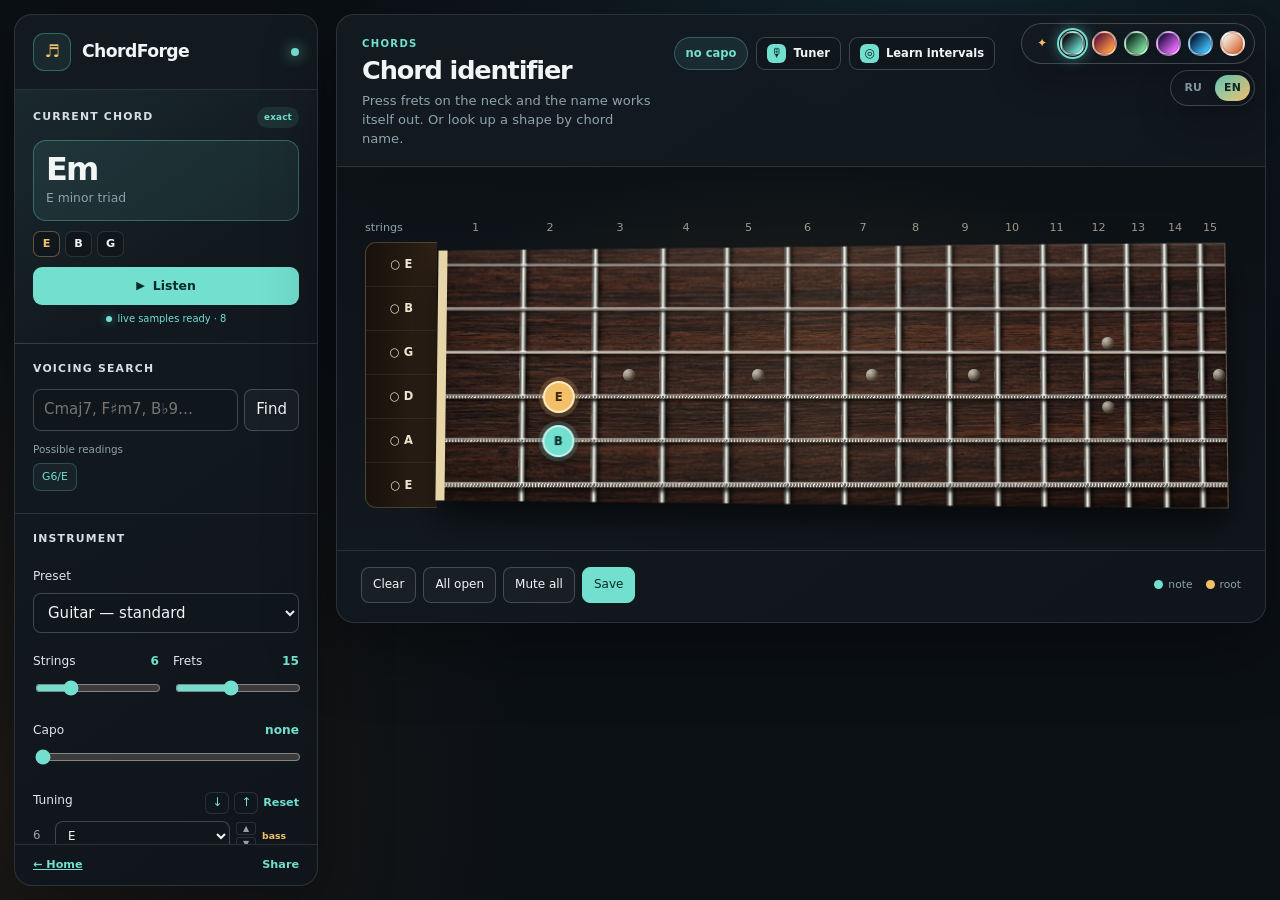
==== chords.html @ 6fc52e18 "Split the chord identifier onto its own page, add an index hub index.html is now a plain, unstyled h" ====
<!doctype html>
<html lang="ru">
<head>
  <meta charset="UTF-8" />
  <meta name="viewport" content="width=device-width, initial-scale=1" />
  <meta name="theme-color" content="#0b1015" />
  <meta name="description" content="Определите аккорд по грифу или найдите аппликатуру по названию" data-i18n-attr='{"content":"meta.chords.description"}' />
  <title data-i18n="meta.chords.title">ChordForge — определитель аккордов</title>
  <link rel="icon" type="image/svg+xml" href="data:image/svg+xml,%3Csvg xmlns='http://www.w3.org/2000/svg' viewBox='0 0 64 64'%3E%3Crect width='64' height='64' rx='16' fill='%230b1015'/%3E%3Cpath d='M12 17h40M12 28h40M12 39h40M12 50h40' stroke='%23f4bf69' stroke-width='2'/%3E%3Cpath d='M26 9v46M40 9v46' stroke='%237ce4d1' stroke-width='4' stroke-linecap='round'/%3E%3C/svg%3E" />
  <link rel="stylesheet" href="css/styles.css" />
</head>
<body class="site-loading" data-theme="midnight">
  <div class="site-loader" id="siteLoader" role="status" data-i18n-attr='{"aria-label":"chords.loader.ariaLabel"}' aria-label="Определитель аккордов загружается">
    <div class="loader-glow"></div>
    <div class="loader-emblem" aria-hidden="true">
      <span class="loader-orbit orbit-a"></span>
      <span class="loader-orbit orbit-b"></span>
      <div class="loader-neck">
        <span style="--i:0"></span><span style="--i:1"></span><span style="--i:2"></span>
        <span style="--i:3"></span><span style="--i:4"></span><span style="--i:5"></span>
        <i class="loader-note note-a"></i><i class="loader-note note-b"></i><i class="loader-note note-c"></i>
        <b class="loader-pick">CF</b>
      </div>
    </div>
    <div class="loader-copy"><strong data-i18n="common.brand">ChordForge</strong><span data-i18n="chords.loader.status">раскладываем гриф</span></div>
    <div class="loader-progress" aria-hidden="true"><i></i></div>
  </div>

  <div class="studio-shell">
    <aside class="tool-panel card" data-i18n-attr='{"aria-label":"chords.sidebarAria"}' aria-label="Панель определителя">
      <div class="sidebar-header">
        <div class="brand"><span class="mark">♬</span><span data-i18n="common.brand">ChordForge<small>chord finder</small></span></div>
        <span class="status-dot" data-i18n-attr='{"title":"common.autosaveOn"}' title="Автосохранение включено"></span>
      </div>

      <div class="sidebar-scroll">
        <section class="tool-section current-section" aria-live="polite">
          <div class="section-kicker"><span data-i18n="builder.current.heading">Текущий аккорд</span><span class="confidence exact" id="confidence">точное совпадение</span></div>
          <div class="current-chord static">
            <div><p class="chord-name" id="chordName">Em</p><p class="result-desc" id="chordDesc">E минорное трезвучие</p></div>
          </div>
          <div class="notes" id="notes"></div>
          <button class="play-chord" id="playChord" data-i18n-attr='{"aria-label":"builder.play.chordAria"}' aria-label="Проиграть текущий аккорд"><span class="play-icon" aria-hidden="true">▶</span><span id="playLabel" data-i18n="common.listen">Прослушать</span></button>
          <div class="sample-status" id="sampleStatus" data-state="loading"><i></i><span data-i18n="builder.sampleStatus.loading">семплы загружаются</span></div>
        </section>

        <section class="tool-section">
          <div class="section-kicker" data-i18n="builder.search.heading">Поиск аппликатуры</div>
          <div class="search-row"><input id="chordSearch" data-i18n-attr='{"aria-label":"builder.search.inputAriaLabel","placeholder":"builder.search.placeholder"}' aria-label="Название аккорда" placeholder="Cmaj7, F♯m7, B♭9…" autocomplete="off" /><button id="findChord" data-i18n="builder.search.button">Найти</button></div>
          <div class="shape-info" id="shapeInfo"></div>
          <div class="alternatives"><div class="alt-title" data-i18n="builder.search.altTitle">Возможные прочтения</div><div id="alternatives"></div></div>
        </section>

        <section class="tool-section">
          <div class="section-kicker" data-i18n="builder.instrument.heading">Инструмент</div>
          <div class="group">
            <div class="label-row"><label for="preset" data-i18n="builder.instrument.preset">Пресет</label></div>
            <select id="preset">
              <option value="standard" data-i18n="builder.presetOptions.standard">Гитара — стандарт</option>
              <option value="dropd" data-i18n="builder.presetOptions.dropd">Гитара — Drop D</option>
              <option value="dadgad" data-i18n="builder.presetOptions.dadgad">Гитара — DADGAD</option>
              <option value="openg" data-i18n="builder.presetOptions.openg">Гитара — Open G</option>
              <option value="bass" data-i18n="builder.presetOptions.bass">Бас — 4 струны</option>
              <option value="seven" data-i18n="builder.presetOptions.seven">Гитара — 7 струн</option>
            </select>
          </div>
          <div class="compact-settings">
            <div class="group">
              <div class="label-row"><label for="stringCount" data-i18n="builder.instrument.stringCount">Струны</label><span class="value" id="stringCountValue">6</span></div>
              <input id="stringCount" type="range" min="4" max="12" value="6" />
            </div>
            <div class="group">
              <div class="label-row"><label for="fretCount" data-i18n="builder.instrument.fretCount">Лады</label><span class="value" id="fretCountValue">15</span></div>
              <input id="fretCount" type="range" min="8" max="24" value="15" />
            </div>
          </div>
          <div class="group">
            <div class="label-row"><label for="capo" data-i18n="builder.instrument.capo">Каподастр</label><span class="value" id="capoValue">нет</span></div>
            <input id="capo" type="range" min="0" max="12" value="0" />
          </div>
          <div class="group tuning-group">
            <div class="label-row"><span data-i18n="builder.tuning.heading">Строй</span><span class="tuning-actions"><button class="tuning-shift" id="tuningDown" type="button" data-i18n-attr='{"aria-label":"builder.tuning.downAria"}' aria-label="Понизить весь строй на полтона">↓</button><button class="tuning-shift" id="tuningUp" type="button" data-i18n-attr='{"aria-label":"builder.tuning.upAria"}' aria-label="Повысить весь строй на полтона">↑</button><button class="text-button" id="resetTuning" data-i18n="common.reset">Сбросить</button></span></div>
            <div class="tuning" id="tuning"></div>
          </div>
        </section>
      </div>

      <div class="sidebar-footer">
        <a href="index.html" class="text-button" data-i18n="nav.backToHome">← Главная</a>
        <button class="text-button" id="copyLink" data-i18n="common.share">Поделиться</button>
      </div>
    </aside>

    <main class="workspace">
      <section class="work card">
        <div class="work-top">
          <div><span class="eyebrow" data-i18n="chords.eyebrow">Аккорды</span><h1 data-i18n="chords.title">Определитель аккордов</h1><p class="sub" data-i18n="chords.subtitle">Зажмите лады на грифе — название определится само. Или найдите аппликатуру по названию аккорда.</p></div>
          <div class="work-header-actions">
            <span class="pill" id="capoBadge" data-i18n="builder.capoBadge.none">без каподастра</span>
            <a class="training-entry" href="tuner.html"><span aria-hidden="true">🎙</span><strong data-i18n="nav.tunerLink">Тюнер</strong></a>
            <a class="training-entry" href="training-learn.html"><span aria-hidden="true">◎</span><strong data-i18n="nav.trainingLink">Учить интервалы</strong></a>
          </div>
        </div>
        <div class="fret-scroll" id="fretScroll"><div class="fretboard" id="fretboard"></div></div>
        <div class="fret-toolbar">
          <div class="toolbar-actions"><button id="clear" data-i18n="builder.toolbar.clear">Очистить</button><button id="allOpen" data-i18n="builder.toolbar.allOpen">Все открытые</button><button id="muteAll" data-i18n="builder.toolbar.muteAll">Заглушить</button><button class="primary" id="saveShape" data-i18n="builder.toolbar.save">Сохранить</button></div>
          <div class="legend"><span><b></b> <span data-i18n="builder.legend.note">нота</span></span><span><b class="root"></b> <span data-i18n="builder.legend.root">тоника</span></span></div>
        </div>
      </section>
    </main>
  </div>

  <div class="locale-dock" id="localeDock" role="group" data-i18n-attr='{"aria-label":"common.localeDockLabel"}' aria-label="Язык интерфейса">
    <button type="button" class="locale-dot" data-locale-option="ru" data-i18n="common.localeName.ru" data-i18n-attr='{"aria-label":"common.localeAria.ru"}' aria-label="Русский язык">RU</button>
    <button type="button" class="locale-dot" data-locale-option="en" data-i18n="common.localeName.en" data-i18n-attr='{"aria-label":"common.localeAria.en"}' aria-label="Английский язык">EN</button>
  </div>
  <div class="theme-dock" id="themeDock" role="group" data-i18n-attr='{"aria-label":"common.themeDockLabel"}' aria-label="Цветовая тема">
    <span class="theme-dock-icon" aria-hidden="true">✦</span>
    <button type="button" class="theme-dot midnight" data-theme-option="midnight" data-label="Midnight" data-i18n-attr='{"aria-label":"common.themeLabel.midnight"}' aria-label="Тема Midnight" style="--swatch-a:#0b1015;--swatch-b:#72dfcf"></button>
    <button type="button" class="theme-dot sunset" data-theme-option="sunset" data-label="Sunset" data-i18n-attr='{"aria-label":"common.themeLabel.sunset"}' aria-label="Тема Sunset" style="--swatch-a:#6f1d3d;--swatch-b:#ff9b45"></button>
    <button type="button" class="theme-dot forest" data-theme-option="forest" data-label="Forest" data-i18n-attr='{"aria-label":"common.themeLabel.forest"}' aria-label="Тема Forest" style="--swatch-a:#0d2f22;--swatch-b:#7ddd9c"></button>
    <button type="button" class="theme-dot ultraviolet" data-theme-option="ultraviolet" data-label="Ultraviolet" data-i18n-attr='{"aria-label":"common.themeLabel.ultraviolet"}' aria-label="Тема Ultraviolet" style="--swatch-a:#29124f;--swatch-b:#f06dff"></button>
    <button type="button" class="theme-dot ocean" data-theme-option="ocean" data-label="Deep Ocean" data-i18n-attr='{"aria-label":"common.themeLabel.ocean"}' aria-label="Тема Deep Ocean" style="--swatch-a:#061d3b;--swatch-b:#42bfff"></button>
    <button type="button" class="theme-dot porcelain" data-theme-option="porcelain" data-label="Porcelain" data-i18n-attr='{"aria-label":"common.themeLabel.porcelain"}' aria-label="Тема Porcelain" style="--swatch-a:#f2eadf;--swatch-b:#d86e3d"></button>
  </div>

  <div class="modal-overlay" id="voicingModalOverlay" hidden>
    <div class="modal card" role="dialog" aria-modal="true" aria-labelledby="voicingModalTitle">
      <div class="modal-header"><h3 id="voicingModalTitle" data-i18n="builder.voicing.title">Аппликатуры</h3><button class="modal-close" id="voicingModalClose" data-i18n-attr='{"aria-label":"builder.voicing.closeAria"}' aria-label="Закрыть окно">✕</button></div>
      <p class="modal-hint" data-i18n="builder.voicing.hint">Выберите позицию, чтобы выставить её на грифе</p>
      <div class="modal-body" id="voicingModalBody"></div>
    </div>
  </div>
  <div class="toast" id="toast"></div>
  <script type="module" src="js/pages/chords/main.js"></script>
</body>
</html>
---- css/styles.css ----
:root {
  --bg: #0b1015;
  --bg-glow-a: rgba(42, 102, 126, 0.25);
  --bg-glow-b: rgba(165, 100, 39, 0.12);
  --panel: rgba(19, 27, 34, 0.97);
  --panel-2: #18232b;
  --panel-3: #0f171d;
  --line: rgba(224, 238, 243, 0.12);
  --line-strong: rgba(224, 238, 243, 0.22);
  --muted: #8fa2ab;
  --text: #f2f5f6;
  --accent: #72dfcf;
  --accent-rgb: 114, 223, 207;
  --accent-2: #f4bf69;
  --danger: #ff8f7b;
  --clip-text: #082a28;
  --shadow: 0 24px 70px rgba(0, 0, 0, 0.35);
  --beat: 72px;
  --track-label: 156px;
  --timeline-width: 2304px;
}

body[data-theme="sunset"] {
  --bg: #160d16;
  --bg-glow-a: rgba(230, 80, 91, 0.28);
  --bg-glow-b: rgba(255, 155, 69, 0.2);
  --panel: rgba(35, 20, 31, 0.97);
  --panel-2: #321d31;
  --panel-3: #1d111c;
  --line: rgba(255, 225, 215, 0.13);
  --line-strong: rgba(255, 225, 215, 0.24);
  --muted: #c0a0aa;
  --text: #fff4ef;
  --accent: #ff8b62;
  --accent-rgb: 255, 139, 98;
  --accent-2: #ffd06a;
  --danger: #ff6b8c;
  --clip-text: #3b130c;
}

body[data-theme="forest"] {
  --bg: #09120e;
  --bg-glow-a: rgba(34, 132, 91, 0.24);
  --bg-glow-b: rgba(184, 154, 71, 0.12);
  --panel: rgba(16, 31, 24, 0.97);
  --panel-2: #183428;
  --panel-3: #0d1d16;
  --line: rgba(222, 241, 228, 0.12);
  --line-strong: rgba(222, 241, 228, 0.23);
  --muted: #8faa98;
  --text: #f2f7f2;
  --accent: #7ddd9c;
  --accent-rgb: 125, 221, 156;
  --accent-2: #e3c76f;
  --danger: #ff937f;
  --clip-text: #0d321a;
}

body[data-theme="ultraviolet"] {
  --bg: #0d0719;
  --bg-glow-a: rgba(170, 78, 255, 0.32);
  --bg-glow-b: rgba(50, 233, 216, 0.15);
  --panel: rgba(25, 13, 42, 0.97);
  --panel-2: #2a1748;
  --panel-3: #160c27;
  --line: rgba(239, 218, 255, 0.13);
  --line-strong: rgba(239, 218, 255, 0.25);
  --muted: #b7a0ca;
  --text: #fbf5ff;
  --accent: #d47cff;
  --accent-rgb: 212, 124, 255;
  --accent-2: #5ff3d8;
  --danger: #ff6fae;
  --clip-text: #250735;
}

body[data-theme="ocean"] {
  --bg: #03121f;
  --bg-glow-a: rgba(25, 139, 218, 0.3);
  --bg-glow-b: rgba(24, 229, 192, 0.13);
  --panel: rgba(7, 27, 43, 0.97);
  --panel-2: #0c2b45;
  --panel-3: #061a2b;
  --line: rgba(209, 239, 255, 0.12);
  --line-strong: rgba(209, 239, 255, 0.24);
  --muted: #86aabd;
  --text: #edf9ff;
  --accent: #42bfff;
  --accent-rgb: 66, 191, 255;
  --accent-2: #77f1ce;
  --danger: #ff7f9e;
  --clip-text: #04283c;
}

body[data-theme="porcelain"] {
  color-scheme: light;
  --bg: #e9e1d6;
  --bg-glow-a: rgba(208, 104, 60, 0.22);
  --bg-glow-b: rgba(49, 125, 120, 0.15);
  --panel: rgba(252, 248, 242, 0.98);
  --panel-2: #e7ddd1;
  --panel-3: #f2ebe2;
  --line: rgba(55, 42, 32, 0.12);
  --line-strong: rgba(55, 42, 32, 0.23);
  --muted: #786b62;
  --text: #281f1a;
  --accent: #d86e3d;
  --accent-rgb: 216, 110, 61;
  --accent-2: #31877d;
  --danger: #c94d62;
  --clip-text: #351208;
  --shadow: 0 24px 70px rgba(76, 53, 37, 0.17);
}

* { box-sizing: border-box; }
html { color-scheme: dark; }
body {
  position: relative;
  margin: 0;
  min-width: 320px;
  min-height: 100vh;
  color: var(--text);
  font: 15px/1.45 Inter, ui-sans-serif, system-ui, -apple-system, BlinkMacSystemFont, "Segoe UI", sans-serif;
  background:
    radial-gradient(circle at 74% -14%, var(--bg-glow-a), transparent 38rem),
    radial-gradient(circle at 0 88%, var(--bg-glow-b), transparent 34rem),
    var(--bg);
  transition: color 0.25s ease, background-color 0.25s ease;
}
body.site-loading { overflow: hidden; }
body.modal-open { overflow: hidden; }
button, select, input { font: inherit; }
button { cursor: pointer; }
button:focus-visible, select:focus-visible, input:focus-visible, [tabindex]:focus-visible { outline: 3px solid rgba(var(--accent-rgb), 0.48); outline-offset: 2px; }

.site-loader { position: fixed; z-index: 10000; inset: 0; display: grid; place-content: center; justify-items: center; overflow: hidden; color: var(--text); background: radial-gradient(circle at 50% 43%, rgba(var(--accent-rgb), 0.22), transparent 21rem), radial-gradient(circle at 50% 50%, var(--bg-glow-b), transparent 45rem), var(--bg); }
.site-loader::before { content: ""; position: absolute; inset: -30%; background: repeating-linear-gradient(115deg, transparent 0 39px, rgba(var(--accent-rgb), 0.035) 40px 41px); animation: loader-grid 8s linear infinite; }
.loader-glow { position: absolute; top: 50%; left: 50%; width: 470px; height: 470px; transform: translate(-50%, -53%); border-radius: 50%; background: conic-gradient(from 30deg, transparent, rgba(var(--accent-rgb), 0.12), transparent 35%, color-mix(in srgb, var(--accent-2) 12%, transparent), transparent 72%); filter: blur(18px); animation: loader-glow-spin 5.5s linear infinite; }
.loader-emblem { position: relative; display: grid; width: 190px; height: 190px; place-items: center; }
.loader-orbit { position: absolute; border: 1px solid rgba(var(--accent-rgb), 0.28); border-radius: 50%; }
.loader-orbit::after { content: ""; position: absolute; top: -4px; left: 50%; width: 7px; height: 7px; border-radius: 50%; background: var(--accent); box-shadow: 0 0 18px var(--accent); }
.orbit-a { inset: 4px; animation: loader-spin 3.1s linear infinite; }
.orbit-b { inset: 19px; border-color: color-mix(in srgb, var(--accent-2) 28%, transparent); animation: loader-spin 4.2s linear infinite reverse; }
.orbit-b::after { background: var(--accent-2); box-shadow: 0 0 18px var(--accent-2); }
.loader-neck { position: relative; width: 116px; height: 116px; overflow: hidden; border: 1px solid rgba(var(--accent-rgb), 0.34); border-radius: 32px; background: linear-gradient(145deg, rgba(var(--accent-rgb), 0.17), rgba(255, 255, 255, 0.025)); box-shadow: inset 0 0 28px rgba(var(--accent-rgb), 0.08), 0 24px 58px rgba(0, 0, 0, 0.36); backdrop-filter: blur(16px); }
.loader-neck > span { position: absolute; left: 12px; right: 12px; top: calc(19px + var(--i) * 15px); height: calc(1px + var(--i) * 0.18px); transform: scaleX(0); border-radius: 99px; background: linear-gradient(90deg, transparent, var(--text) 18%, var(--accent) 50%, var(--text) 82%, transparent); box-shadow: 0 0 7px rgba(var(--accent-rgb), 0.5); transform-origin: center; animation: string-tune 0.72s calc(0.12s + var(--i) * 0.09s) cubic-bezier(0.16, 0.9, 0.23, 1.25) forwards, string-hum 0.22s calc(0.9s + var(--i) * 0.04s) ease-in-out 3 alternate; }
.loader-pick { position: absolute; z-index: 3; top: 33px; left: 37px; display: grid; width: 42px; height: 48px; place-items: center; transform: translateY(-110px) rotate(-18deg); color: var(--clip-text); clip-path: polygon(50% 0, 96% 23%, 82% 84%, 50% 100%, 18% 84%, 4% 23%); background: linear-gradient(145deg, var(--accent-2), var(--accent)); font-size: 0.68rem; letter-spacing: -0.04em; animation: pick-drop 0.72s 0.52s cubic-bezier(0.17, 0.86, 0.2, 1.25) forwards; }
.loader-note { position: absolute; z-index: 2; width: 10px; height: 10px; transform: scale(0); border-radius: 50%; background: var(--accent); box-shadow: 0 0 15px var(--accent); animation: loader-note-pop 0.38s cubic-bezier(0.2, 1.7, 0.35, 1) forwards; }
.loader-note::after { content: ""; position: absolute; left: 8px; bottom: 4px; width: 2px; height: 16px; border-radius: 2px; background: currentColor; }
.loader-note.note-a { top: 16px; left: 20px; animation-delay: 0.72s; }
.loader-note.note-b { top: 77px; right: 19px; color: var(--accent-2); background: var(--accent-2); box-shadow: 0 0 15px var(--accent-2); animation-delay: 0.91s; }
.loader-note.note-c { bottom: 14px; left: 26px; animation-delay: 1.07s; }
.loader-copy { position: relative; display: flex; margin-top: 14px; flex-direction: column; align-items: center; opacity: 0; transform: translateY(9px); animation: loader-copy-in 0.55s 0.74s ease forwards; }
.loader-copy strong { font-size: 1.55rem; font-weight: 900; letter-spacing: -0.055em; }
.loader-copy span { margin-top: 3px; color: var(--muted); font-size: 0.62rem; font-weight: 720; letter-spacing: 0.18em; text-transform: uppercase; }
.loader-progress { position: relative; width: 178px; height: 2px; margin-top: 19px; overflow: hidden; border-radius: 99px; background: rgba(var(--accent-rgb), 0.12); }
.loader-progress i { position: absolute; inset: 0; transform: translateX(-105%); background: linear-gradient(90deg, transparent, var(--accent), var(--accent-2), transparent); animation: loader-progress 1.25s 0.2s cubic-bezier(0.2, 0.7, 0.2, 1) forwards; }
.site-loader.is-leaving { pointer-events: none; animation: loader-exit 0.82s cubic-bezier(0.72, 0, 0.22, 1) forwards; }

.theme-dock { position: absolute; z-index: 90; top: 23px; right: 25px; display: flex; align-items: center; gap: 7px; padding: 7px 9px; border: 1px solid var(--line-strong); border-radius: 99px; background: color-mix(in srgb, var(--panel) 84%, transparent); box-shadow: 0 15px 38px rgba(0, 0, 0, 0.24); backdrop-filter: blur(18px) saturate(1.25); }
body.site-ready .theme-dock { animation: theme-dock-in 0.64s 0.72s cubic-bezier(0.18, 1.2, 0.24, 1) both; }
.theme-dock-icon { display: grid; width: 22px; place-items: center; color: var(--accent-2); font-size: 0.76rem; animation: dock-sparkle 2.8s ease-in-out infinite; }
.theme-dot { position: relative; width: 25px; height: 25px; padding: 0; border: 2px solid rgba(255, 255, 255, 0.42); border-radius: 50%; background: linear-gradient(135deg, var(--swatch-a) 18%, var(--swatch-b) 82%); box-shadow: inset 0 0 0 1px rgba(0, 0, 0, 0.18), 0 4px 9px rgba(0, 0, 0, 0.2); transition: transform 0.2s cubic-bezier(0.2, 1.35, 0.3, 1), box-shadow 0.2s ease; }
.theme-dot:hover { z-index: 2; transform: translateY(-3px) scale(1.16); box-shadow: inset 0 0 0 1px rgba(0, 0, 0, 0.18), 0 8px 16px rgba(0, 0, 0, 0.28); }
.theme-dot::before { content: ""; position: absolute; inset: -5px; transform: scale(0.72); border: 2px solid var(--accent); border-radius: 50%; opacity: 0; transition: 0.2s ease; }
.theme-dot[aria-pressed="true"]::before { transform: scale(1); opacity: 1; box-shadow: 0 0 13px rgba(var(--accent-rgb), 0.46); }
.theme-dot.is-switching { animation: theme-dot-switch 0.42s cubic-bezier(0.18, 1.45, 0.25, 1); }
.theme-dot::after { content: attr(data-label); position: absolute; top: calc(100% + 12px); left: 50%; padding: 4px 7px; transform: translate(-50%, -4px); color: var(--text); border: 1px solid var(--line); border-radius: 6px; background: var(--panel-2); box-shadow: 0 7px 18px rgba(0, 0, 0, 0.25); font-size: 0.56rem; font-weight: 700; white-space: nowrap; opacity: 0; pointer-events: none; transition: 0.16s ease; }
.theme-dot:hover::after, .theme-dot:focus-visible::after { transform: translate(-50%, 0); opacity: 1; }
.theme-dot:last-child::after { right: -5px; left: auto; transform: translateY(-4px); }
.theme-dot:last-child:hover::after, .theme-dot:last-child:focus-visible::after { transform: translateY(0); }
.theme-bloom { position: fixed; z-index: 89; width: 56px; height: 56px; margin: -28px 0 0 -28px; border-radius: 50%; background: radial-gradient(circle, color-mix(in srgb, var(--bloom-b) 54%, transparent) 0 18%, color-mix(in srgb, var(--bloom-a) 42%, transparent) 45%, transparent 72%); opacity: 0; pointer-events: none; contain: strict; will-change: transform, opacity; animation: theme-bloom 0.56s cubic-bezier(0.18, 0.7, 0.18, 1) both; }

.locale-dock { position: absolute; z-index: 90; top: 70px; right: 25px; display: flex; align-items: center; gap: 4px; padding: 4px; border: 1px solid var(--line-strong); border-radius: 99px; background: color-mix(in srgb, var(--panel) 84%, transparent); box-shadow: 0 15px 38px rgba(0, 0, 0, 0.24); backdrop-filter: blur(18px) saturate(1.25); }
body.site-ready .locale-dock { animation: theme-dock-in 0.64s 0.78s cubic-bezier(0.18, 1.2, 0.24, 1) both; }
.locale-dot { min-width: 30px; padding: 5px 9px; color: var(--muted); border: none; border-radius: 99px; background: transparent; font-size: 0.68rem; font-weight: 800; letter-spacing: 0.02em; cursor: pointer; transition: color 0.16s ease, background 0.16s ease; }
.locale-dot:hover { color: var(--text); }
.locale-dot[aria-pressed="true"] { color: var(--clip-text); background: linear-gradient(135deg, var(--accent), var(--accent-2)); box-shadow: 0 4px 9px rgba(0, 0, 0, 0.2); }
body.site-loading .locale-dock { visibility: hidden; }

.studio-shell { display: grid; grid-template-columns: 304px minmax(0, 1fr); gap: 18px; width: min(1900px, calc(100% - 28px)); min-height: 100vh; margin: 0 auto; padding: 14px 0; }
.card { background: linear-gradient(145deg, var(--panel), color-mix(in srgb, var(--panel) 82%, #000)); border: 1px solid var(--line); border-radius: 18px; box-shadow: var(--shadow); }
body.site-loading .studio-shell, body.site-loading .theme-dock { visibility: hidden; }
body.site-ready .tool-panel { animation: panel-enter 0.68s 0.04s cubic-bezier(0.16, 0.88, 0.22, 1) both; }
body.site-ready .work { animation: panel-enter 0.72s 0.13s cubic-bezier(0.16, 0.88, 0.22, 1) both; }
body.site-ready .timeline-panel { animation: panel-enter 0.72s 0.23s cubic-bezier(0.16, 0.88, 0.22, 1) both; }
body.site-ready .tool-section { animation: detail-rise 0.55s cubic-bezier(0.2, 0.8, 0.2, 1) both; }
body.site-ready .tool-section:nth-child(1) { animation-delay: 0.27s; }
body.site-ready .tool-section:nth-child(2) { animation-delay: 0.34s; }
body.site-ready .tool-section:nth-child(3) { animation-delay: 0.41s; }
body.site-ready .work-top { animation: detail-rise 0.55s 0.34s both; }
body.site-ready .fret-scroll { animation: stage-reveal 0.82s 0.42s cubic-bezier(0.17, 0.85, 0.2, 1) both; }
body.site-ready .fret-toolbar { animation: detail-rise 0.55s 0.53s both; }
body.site-ready .timeline-header { animation: detail-rise 0.55s 0.5s both; }
body.site-ready .timeline-help { animation: detail-rise 0.55s 0.57s both; }
body.site-ready .timeline-scroll { animation: stage-reveal 0.72s 0.63s cubic-bezier(0.17, 0.85, 0.2, 1) both; }

.tool-panel { position: sticky; top: 14px; display: flex; flex-direction: column; height: calc(100vh - 28px); min-height: 600px; overflow: hidden; }
.sidebar-header { display: flex; align-items: center; justify-content: space-between; padding: 18px; border-bottom: 1px solid var(--line); }
.brand { display: flex; align-items: center; gap: 11px; font-size: 1.08rem; font-weight: 850; letter-spacing: -0.035em; }
.brand > span:last-child { display: flex; flex-direction: column; }
.brand small { margin-top: -2px; color: var(--muted); font-size: 0.6rem; font-weight: 650; letter-spacing: 0.11em; text-transform: uppercase; }
.mark { display: grid; place-items: center; width: 38px; height: 38px; color: var(--accent-2); border: 1px solid rgba(var(--accent-rgb), 0.32); border-radius: 11px; background: rgba(var(--accent-rgb), 0.08); }
.status-dot { display: inline-block; width: 8px; height: 8px; flex: 0 0 auto; border-radius: 50%; background: var(--accent); box-shadow: 0 0 14px var(--accent); }
.sidebar-scroll { flex: 1; min-height: 0; overflow-y: auto; scrollbar-color: color-mix(in srgb, var(--accent) 32%, transparent) transparent; }
.tool-section { padding: 17px 18px; border-bottom: 1px solid var(--line); }
.section-kicker { display: flex; align-items: center; justify-content: space-between; gap: 10px; margin-bottom: 12px; color: color-mix(in srgb, var(--text) 72%, var(--muted)); font-size: 0.68rem; font-weight: 780; letter-spacing: 0.11em; text-transform: uppercase; }
.current-section { background: linear-gradient(145deg, rgba(var(--accent-rgb), 0.08), transparent 64%); }
.current-chord { position: relative; display: grid; grid-template-columns: 18px 1fr 20px; align-items: center; gap: 9px; min-height: 74px; padding: 12px; overflow: hidden; border: 1px solid rgba(var(--accent-rgb), 0.32); border-radius: 13px; background: rgba(var(--accent-rgb), 0.09); cursor: grab; user-select: none; transition: transform 0.2s ease, border-color 0.2s ease, background 0.2s ease, box-shadow 0.2s ease; }
.current-chord::after { content: ""; position: absolute; top: -60%; bottom: -60%; left: -45%; width: 28%; transform: rotate(18deg); background: linear-gradient(90deg, transparent, rgba(255, 255, 255, 0.12), transparent); animation: chord-sheen 5.2s ease-in-out infinite; pointer-events: none; }
.current-chord:hover { transform: translateY(-2px); border-color: rgba(var(--accent-rgb), 0.72); background: rgba(var(--accent-rgb), 0.14); }
.current-chord:active { cursor: grabbing; }
.current-chord.pointer-dragging, .timeline-clip.pointer-dragging { z-index: 20; opacity: 0.58; transform: scale(0.98); cursor: grabbing; }
/* The chord identifier shows the same card, but it isn't draggable anywhere. */
.current-chord.static { grid-template-columns: 1fr; cursor: default; }
.current-chord.static:hover { transform: none; border-color: rgba(var(--accent-rgb), 0.32); background: rgba(var(--accent-rgb), 0.09); }
.drag-grip { color: var(--muted); font-size: 1.2rem; }
.drag-arrow { color: var(--accent); font-size: 1.35rem; }
.chord-name { margin: 0; font-size: 2rem; line-height: 1; font-weight: 880; letter-spacing: -0.055em; }
.result-desc { margin: 5px 0 0; overflow: hidden; color: var(--muted); font-size: 0.77rem; white-space: nowrap; text-overflow: ellipsis; }
.confidence { flex: 0 0 auto; padding: 4px 7px; color: var(--accent); border-radius: 99px; background: rgba(var(--accent-rgb), 0.1); font-size: 0.55rem; letter-spacing: 0.02em; text-transform: none; }
.confidence.omitted { color: var(--accent-2); background: color-mix(in srgb, var(--accent-2) 12%, transparent); }
.notes { display: flex; flex-wrap: wrap; gap: 5px; margin: 10px 0; }
.note-chip { display: inline-flex; min-width: 27px; justify-content: center; padding: 4px 7px; color: var(--text); border: 1px solid var(--line); border-radius: 7px; background: var(--panel-3); font-size: 0.7rem; font-weight: 780; }
.note-chip.root { color: var(--accent-2); border-color: color-mix(in srgb, var(--accent-2) 36%, transparent); }
.play-chord, .add-current { display: flex; align-items: center; justify-content: center; gap: 8px; width: 100%; min-height: 38px; border-radius: 9px; font-size: 0.78rem; font-weight: 760; transition: 0.16s ease; }
.play-chord { color: var(--clip-text); border: 0; background: var(--accent); }
.play-chord:hover { filter: brightness(1.08); transform: translateY(-1px); }
.play-chord.playing { color: #fff; background: var(--danger); }
.play-icon { font-size: 0.7rem; }
.sample-status { display: flex; align-items: center; justify-content: center; gap: 6px; margin-top: 7px; color: var(--muted); font-size: 0.62rem; transition: color 0.2s ease; }
.sample-status i { width: 6px; height: 6px; border-radius: 50%; background: var(--accent-2); box-shadow: 0 0 8px color-mix(in srgb, var(--accent-2) 55%, transparent); animation: status-pulse 1.2s ease-in-out infinite; }
.sample-status[data-state="ready"] { color: var(--accent); }
.sample-status[data-state="ready"] i { background: var(--accent); box-shadow: 0 0 8px rgba(var(--accent-rgb), 0.58); animation: none; }
.sample-status[data-state="error"] { color: var(--danger); }
.sample-status[data-state="error"] i { background: var(--danger); box-shadow: 0 0 8px color-mix(in srgb, var(--danger) 60%, transparent); animation: none; }
.add-current { margin-top: 7px; color: var(--text); border: 1px solid var(--line-strong); background: transparent; }
.add-current:hover { color: var(--accent); border-color: rgba(var(--accent-rgb), 0.52); background: rgba(var(--accent-rgb), 0.07); }
.drop-hint { margin: 8px 0 0; color: var(--muted); font-size: 0.66rem; text-align: center; }

.group { padding: 10px 0; }
.label-row { display: flex; justify-content: space-between; gap: 10px; margin-bottom: 7px; color: color-mix(in srgb, var(--text) 82%, var(--muted)); font-size: 0.76rem; }
.value { color: var(--accent); font-weight: 760; }
.compact-settings { display: grid; grid-template-columns: 1fr 1fr; gap: 14px; }
select, input[type="text"], input[type="number"], .search-row input { width: 100%; color: var(--text); padding: 9px 10px; border: 1px solid var(--line-strong); border-radius: 8px; background: var(--panel-3); }
select option { background: var(--panel-2); }
input[type="range"] { width: 100%; accent-color: var(--accent); }
.strum-editor { padding-bottom: 12px; }
.strum-cycle-hint { margin: -2px 0 7px; color: var(--muted); font-size: 0.58rem; }
.mini-select { width: auto; min-width: 54px; padding: 3px 7px; font-size: 0.68rem; }
.strum-count, .strum-pattern { display: grid; grid-template-columns: repeat(var(--strum-steps, 8), minmax(0, 1fr)); gap: 4px; }
.strum-count { margin-bottom: 4px; color: var(--muted); font-size: 0.56rem; text-align: center; }
.strum-step { position: relative; display: grid; place-items: center; min-width: 0; height: 34px; padding: 0; color: var(--muted); border: 1px solid var(--line); border-radius: 7px; background: var(--panel-3); font-size: 1rem; font-weight: 850; transition: transform 0.14s ease, color 0.14s ease, border-color 0.14s ease, background 0.14s ease; }
.strum-step:hover { transform: translateY(-2px); border-color: rgba(var(--accent-rgb), 0.5); }
.strum-step.down, .strum-step.up { color: var(--clip-text); border-color: color-mix(in srgb, var(--accent) 72%, white); background: var(--accent); box-shadow: 0 5px 13px rgba(var(--accent-rgb), 0.19); }
.strum-step.up { color: var(--text); background: color-mix(in srgb, var(--accent) 42%, var(--panel-2)); }
.strum-step.mute { color: var(--danger); border-color: color-mix(in srgb, var(--danger) 48%, transparent); background: color-mix(in srgb, var(--danger) 10%, var(--panel-3)); }
.strum-step.active { animation: strum-step-pop 0.2s cubic-bezier(0.2, 0.85, 0.25, 1.25); }
.strum-presets { display: grid; grid-template-columns: repeat(3, 1fr); gap: 5px; margin-top: 7px; }
.strum-presets button { padding: 5px 3px; color: var(--muted); border: 1px solid var(--line); border-radius: 6px; background: transparent; font-size: 0.61rem; transition: 0.14s ease; }
.strum-presets button:hover { color: var(--accent); border-color: rgba(var(--accent-rgb), 0.42); background: rgba(var(--accent-rgb), 0.07); }
.strum-legend { display: flex; flex-wrap: wrap; gap: 3px 9px; margin-top: 6px; color: var(--muted); font-size: 0.55rem; }
/* Radio cards used for the sidebar mode pickers on the training and tuner pages. */
.mode-choice { display: grid; gap: 7px; padding: 0; border: 0; }
.mode-choice legend { margin-bottom: 8px; color: var(--muted); font-size: 0.78rem; font-weight: 750; }
.mode-choice label { cursor: pointer; }
.mode-choice input { position: absolute; opacity: 0; }
.mode-choice label > span { display: grid; grid-template-columns: 35px 1fr; padding: 11px; border: 1px solid var(--line); border-radius: 11px; background: var(--panel-3); transition: 0.16s ease; }
.mode-choice label b { grid-row: 1 / 3; display: grid; width: 28px; height: 28px; place-items: center; color: var(--accent); border-radius: 8px; background: rgba(var(--accent-rgb), 0.1); font-size: 0.94rem; }
.mode-choice label strong { font-size: 0.82rem; }
.mode-choice label small { margin-top: 2px; color: var(--muted); font-size: 0.68rem; }
.mode-choice input:checked + span { border-color: rgba(var(--accent-rgb), 0.62); background: rgba(var(--accent-rgb), 0.08); box-shadow: inset 0 0 0 1px rgba(var(--accent-rgb), 0.2); }
.mode-choice input:focus-visible + span { outline: 2px solid var(--accent); outline-offset: 2px; }

.tuning { display: grid; gap: 5px; }
.tune-row { display: grid; grid-template-columns: 16px 1fr 20px 37px; align-items: center; gap: 6px; font-size: 0.74rem; }
.tune-row select { padding: 6px 8px; }
.tune-row .string-number { color: var(--muted); }
.tune-row b { color: var(--accent-2); font-size: 0.58rem; font-weight: 680; }
.tune-stepper { display: flex; flex-direction: column; gap: 2px; }
.tune-step { display: grid; place-items: center; width: 20px; height: 13px; padding: 0; color: var(--muted); border: 1px solid var(--line); border-radius: 3px; background: transparent; font-size: 0.5rem; }
.tune-step:hover { color: var(--accent); border-color: rgba(var(--accent-rgb), 0.45); }
.tuning-actions { display: flex; align-items: center; gap: 5px; }
.tuning-shift { display: grid; place-items: center; width: 24px; height: 22px; padding: 0; color: var(--accent); border: 1px solid var(--line); border-radius: 6px; background: var(--panel-3); font-size: 0.75rem; }
.tuning-shift:hover { border-color: rgba(var(--accent-rgb), 0.55); transform: translateY(-1px); }
.text-button { padding: 0; color: var(--accent); border: 0; background: transparent; font-size: 0.7rem; font-weight: 740; }
.sidebar-footer { display: flex; align-items: center; justify-content: space-between; gap: 12px; padding: 12px 18px; color: var(--muted); border-top: 1px solid var(--line); font-size: 0.65rem; }
.sidebar-footer span { display: flex; align-items: center; gap: 7px; }
.sidebar-footer .status-dot { width: 6px; height: 6px; }

.search-row { display: grid; grid-template-columns: 1fr auto; gap: 6px; }
.search-row input { min-width: 0; }
.search-row button, .toolbar-actions button, .transport button { color: var(--text); border: 1px solid var(--line-strong); border-radius: 8px; background: rgba(255, 255, 255, 0.035); transition: 0.16s ease; }
.search-row button { padding: 0 11px; }
.search-row button:hover, .toolbar-actions button:hover, .transport button:hover { color: var(--accent); border-color: rgba(var(--accent-rgb), 0.5); background: rgba(var(--accent-rgb), 0.08); }
.shape-info { display: none; margin-top: 8px; color: var(--accent); font-size: 0.7rem; }
.shape-info.show { display: block; }
.shape-info.error { color: var(--danger); }
.alternatives { margin-top: 11px; }
.alt-title { margin-bottom: 6px; color: var(--muted); font-size: 0.65rem; }
.alt { margin: 0 5px 5px 0; padding: 5px 8px; color: var(--accent); border: 1px solid rgba(var(--accent-rgb), 0.23); border-radius: 7px; background: rgba(var(--accent-rgb), 0.06); font-size: 0.68rem; }
.tiny-note { margin: 6px 0 0; color: var(--muted); font-size: 0.68rem; }

.workspace { display: flex; min-width: 0; flex-direction: column; gap: 18px; }
.work { min-width: 0; overflow: hidden; }
.work-top, .timeline-header { display: flex; align-items: flex-start; justify-content: space-between; gap: 20px; padding: 22px 25px 18px; border-bottom: 1px solid var(--line); }
.eyebrow { display: block; margin-bottom: 4px; color: var(--accent); font-size: 0.63rem; font-weight: 790; letter-spacing: 0.13em; text-transform: uppercase; }
h1, .timeline-title h2 { margin: 0; font-size: clamp(1.35rem, 2vw, 1.8rem); line-height: 1.15; letter-spacing: -0.045em; }
.sub { margin: 6px 0 0; color: var(--muted); font-size: 0.82rem; }
.pill { flex: 0 0 auto; padding: 7px 11px; color: var(--accent); border: 1px solid rgba(var(--accent-rgb), 0.3); border-radius: 99px; background: rgba(var(--accent-rgb), 0.09); font-size: 0.72rem; font-weight: 730; }
.work-header-actions { display: flex; flex: 0 0 auto; align-items: center; gap: 8px; }
.training-entry { display: flex; min-height: 32px; align-items: center; gap: 7px; padding: 6px 10px; color: var(--text); border: 1px solid var(--line-strong); border-radius: 9px; background: var(--panel-3); font-size: 0.72rem; text-decoration: none; transition: 0.18s ease; }
.training-entry span { display: grid; width: 19px; height: 19px; place-items: center; color: var(--clip-text); border-radius: 6px; background: var(--accent); font-size: 0.76rem; }
.training-entry:hover { color: var(--accent); border-color: rgba(var(--accent-rgb), 0.56); transform: translateY(-1px); box-shadow: 0 8px 20px rgba(var(--accent-rgb), 0.1); }
.fret-scroll { min-height: 368px; padding: 44px 0 42px; overflow-x: auto; scrollbar-color: color-mix(in srgb, var(--accent) 24%, #333) var(--panel-3); background: radial-gradient(ellipse at 50% 46%, color-mix(in srgb, var(--accent-2) 8%, transparent), transparent 60%), linear-gradient(180deg, rgba(0, 0, 0, 0.32), transparent); }
.fretboard { width: max-content; min-width: 100%; padding: 0 28px; }
.fret-head { display: flex; align-items: end; height: 31px; color: rgba(235, 225, 205, 0.64); font-size: 0.7rem; }
.head-label { width: 72px; flex: 0 0 72px; padding-bottom: 6px; color: var(--muted); }
.fret-numbers { display: flex; align-items: end; }
.fret-numbers span { flex: 0 0 auto; padding-bottom: 6px; text-align: center; }
.board-body { display: flex; align-items: stretch; }
.string-controls { display: grid; width: 72px; flex: 0 0 72px; overflow: hidden; border: 1px solid rgba(238, 218, 177, 0.2); border-right: 0; border-radius: 11px 0 0 11px; background: linear-gradient(90deg, #17110c, #2e2115); }
.string-state { min-height: 44px; padding: 0; color: #f1e7d2; border: 0; border-bottom: 1px solid rgba(255, 255, 255, 0.07); background: transparent; font-size: 0.72rem; font-weight: 780; }
.string-state:last-child { border-bottom: 0; }
.string-state:hover { color: var(--accent); background: rgba(var(--accent-rgb), 0.1); }
.string-state.muted { color: var(--danger); background: rgba(165, 66, 50, 0.14); font-size: 1.1rem; }
.neck-wrap { position: relative; flex: 0 0 auto; transform: perspective(1200px) rotateX(2.2deg); transform-origin: center; filter: drop-shadow(0 19px 16px rgba(0, 0, 0, 0.58)); }
.neck-surface { position: relative; overflow: hidden; clip-path: polygon(0 3%, 100% 0, 100% 100%, 0 97%); border: 1px solid rgba(240, 213, 163, 0.28); border-left: 9px solid #e7d6aa; background-image: linear-gradient(180deg, rgba(255, 240, 205, 0.08), transparent 14%, rgba(9, 4, 2, 0.13) 88%, rgba(0, 0, 0, 0.32)), linear-gradient(90deg, rgba(0, 0, 0, 0.12), transparent 13%, rgba(255, 221, 164, 0.06) 48%, transparent 78%, rgba(0, 0, 0, 0.16)), url("../assets/rosewood-fretboard.png"); background-position: center; background-repeat: no-repeat, no-repeat, repeat-x; background-size: 100% 100%, 100% 100%, auto 100%; box-shadow: inset 0 0 54px rgba(16, 7, 3, 0.38), inset 0 2px 1px rgba(255, 244, 220, 0.18), inset 0 -4px 5px rgba(0, 0, 0, 0.3); }
.neck-surface::after { content: ""; position: absolute; z-index: 5; inset: 0; transform: translateX(-120%); background: linear-gradient(105deg, transparent 35%, rgba(255, 238, 204, 0.055) 49%, transparent 63%); animation: neck-light 9s ease-in-out infinite; pointer-events: none; }
.string-row { position: relative; z-index: 2; display: grid; min-height: 44px; }
.fret-cell { position: relative; min-width: 0; border: 0; background: transparent; }
.fret-cell::before { content: ""; position: absolute; z-index: 3; top: 50%; left: -3px; width: calc(100% + 6px); height: var(--string-thickness); transform: translateY(-50%); border-radius: 99px; background: linear-gradient(#fffbed 0%, #a59e91 24%, #f7ead1 46%, #706b62 70%, #d6d0c3 100%); box-shadow: 0 calc(var(--string-thickness) * 0.8) calc(var(--string-thickness) * 1.1) rgba(0, 0, 0, 0.78), 0 -1px 1px rgba(255, 255, 255, 0.72); }
.string-row.wound .fret-cell::before { background: repeating-linear-gradient(104deg, rgba(65, 64, 60, 0.8) 0 1px, rgba(245, 239, 222, 0.96) 1px 2px, rgba(111, 107, 99, 0.95) 2px 3px), linear-gradient(#fffbed, #6f6b63); }
.fret-cell::after { content: ""; position: absolute; z-index: 2; top: -5px; right: -3px; bottom: -5px; width: 6px; border-radius: 3px; background: linear-gradient(90deg, #343430 0%, #94958f 18%, #f4f3e9 43%, #a9aaa3 62%, #4a4a46 86%, #1c1c1a 100%); box-shadow: 2px 2px 4px rgba(0, 0, 0, 0.58), -1px 0 1px rgba(255, 255, 255, 0.22); }
.fret-cell.blocked { cursor: not-allowed; background: rgba(12, 9, 7, 0.22); }
.fret-cell.blocked::before { opacity: 0.4; }
.finger-dot { position: relative; z-index: 4; display: grid; place-items: center; width: 32px; height: 32px; margin: auto; color: #18211e; border: 2px solid rgba(66, 42, 20, 0.68); border-radius: 50%; background: #eee0be; box-shadow: 0 5px 10px rgba(0, 0, 0, 0.46); opacity: 0; transform: scale(0.76); font-size: 0.72rem; font-weight: 850; transition: 0.15s ease; }
.fret-cell:hover:not(.blocked) .finger-dot { opacity: 0.5; transform: scale(0.9); }
.fret-cell.active .finger-dot { color: var(--clip-text); border-color: color-mix(in srgb, var(--accent) 35%, white); background: var(--accent); opacity: 1; transform: scale(1); box-shadow: 0 0 0 4px rgba(var(--accent-rgb), 0.2), 0 5px 11px rgba(0, 0, 0, 0.5); animation: note-pop 0.28s cubic-bezier(0.2, 1.5, 0.4, 1); }
.fret-cell.active .finger-dot.root { color: #3c2606; border-color: #fff0c8; background: var(--accent-2); box-shadow: 0 0 0 4px color-mix(in srgb, var(--accent-2) 22%, transparent), 0 5px 11px rgba(0, 0, 0, 0.5); }
.inlay { position: absolute; z-index: 1; top: 50%; display: flex; flex-direction: column; gap: 12px; transform: translate(-50%, -50%); opacity: 0.64; }
.inlay i { display: block; width: 12px; height: 12px; border-radius: 50%; background: radial-gradient(circle at 30% 25%, #fffdf0 0 12%, #d6d0b9 27%, #8e8878 66%, #504b41); box-shadow: inset -2px -2px 3px rgba(0, 0, 0, 0.48), inset 1px 1px 2px rgba(255, 255, 255, 0.72); }
.inlay.double { gap: 52px; }
.capo { position: absolute; z-index: 9; top: -11px; bottom: -11px; width: 24px; transform: translateX(-50%); pointer-events: none; filter: drop-shadow(5px 8px 6px rgba(0, 0, 0, 0.68)); }
.capo-pad { position: absolute; top: 8px; bottom: 7px; left: 5px; width: 14px; border-radius: 8px; background: linear-gradient(90deg, #050606, #505551 48%, #030404); }
.capo-frame { position: absolute; top: 0; bottom: 0; left: 0; width: 7px; border-radius: 6px; background: linear-gradient(90deg, #272825, #eeeeea 47%, #252624); }
.capo-screw { position: absolute; bottom: 31px; left: -6px; width: 15px; height: 15px; border-radius: 50%; background: radial-gradient(circle at 35% 30%, #f0eee8, #777975 55%, #1d1f1e 75%); }
.capo-handle { position: absolute; bottom: -29px; left: -2px; width: 12px; height: 45px; transform: rotate(26deg); transform-origin: top; border-radius: 4px 4px 9px 9px; background: linear-gradient(90deg, #1a1c1b, #9c9e98 46%, #272927); }
.capo b { position: absolute; top: 50%; left: -25px; transform: translateY(-50%); color: var(--accent-2); font-size: 0.68rem; }
.fret-toolbar { display: flex; align-items: center; justify-content: space-between; gap: 16px; padding: 16px 24px 19px; border-top: 1px solid var(--line); }
.toolbar-actions { display: flex; flex-wrap: wrap; gap: 7px; }
.toolbar-actions button { padding: 8px 11px; font-size: 0.75rem; }
.toolbar-actions .primary { color: var(--clip-text); border-color: var(--accent); background: var(--accent); }
.legend { display: flex; gap: 13px; color: var(--muted); font-size: 0.67rem; }
.legend span { display: flex; align-items: center; gap: 5px; }
.legend b { width: 9px; height: 9px; border-radius: 50%; background: var(--accent); }
.legend b.root { background: var(--accent-2); }

.timeline-panel { min-width: 0; overflow: hidden; }
.timeline-header { align-items: center; padding-top: 18px; padding-bottom: 16px; }
.timeline-title h2 { font-size: 1.35rem; }
.transport { display: flex; align-items: center; gap: 8px; }
.transport button { min-height: 38px; padding: 0 12px; font-size: 0.74rem; font-weight: 730; }
.transport .transport-play { display: flex; align-items: center; gap: 7px; color: var(--clip-text); border-color: var(--accent); background: var(--accent); }
.transport .transport-play.playing { color: white; border-color: var(--danger); background: var(--danger); }
.tempo { display: flex; align-items: center; gap: 6px; height: 38px; padding: 0 7px 0 10px; color: var(--muted); border: 1px solid var(--line); border-radius: 8px; font-size: 0.65rem; }
.tempo input { width: 55px; padding: 5px; color: var(--text); border: 0; background: transparent; text-align: center; }
.snap-control { display: flex; align-items: center; gap: 6px; height: 38px; padding: 0 7px 0 10px; color: var(--muted); border: 1px solid var(--line); border-radius: 8px; font-size: 0.65rem; }
.snap-control select { width: 70px; padding: 4px 5px; border: 0; background: transparent; font-size: 0.68rem; }
.transport button:disabled { cursor: not-allowed; opacity: 0.38; }
.timeline-help { display: flex; justify-content: space-between; gap: 20px; padding: 9px 20px; color: var(--muted); border-bottom: 1px solid var(--line); background: rgba(var(--accent-rgb), 0.035); font-size: 0.66rem; }
.timeline-help span:first-child { color: var(--accent); font-weight: 740; }
.timeline-scroll { overflow-x: auto; scrollbar-color: color-mix(in srgb, var(--accent) 28%, #333) var(--panel-3); }
.timeline-content { position: relative; min-width: calc(var(--track-label) + var(--timeline-width)); transition: min-width 0.22s ease; }
.timeline-ruler { display: flex; height: 32px; padding-left: var(--track-label); border-bottom: 1px solid var(--line); background: var(--panel-3); }
.ruler-bar { position: relative; flex: 0 0 calc(var(--beat) * 4); padding: 8px 0 0 8px; color: var(--muted); border-left: 1px solid var(--line-strong); font-size: 0.62rem; }
.ruler-bar::after { content: ""; position: absolute; top: 0; right: 25%; bottom: 0; width: 1px; background: var(--line); box-shadow: calc(var(--beat) * -1) 0 var(--line), calc(var(--beat) * -2) 0 var(--line); }
.track-row { display: grid; grid-template-columns: var(--track-label) var(--timeline-width); min-height: 82px; border-bottom: 1px solid var(--line); }
.track-head { position: sticky; left: 0; z-index: 6; display: grid; grid-template-columns: 25px 1fr 24px 20px; align-items: center; gap: 5px; padding: 10px; border-right: 1px solid var(--line-strong); background: color-mix(in srgb, var(--panel) 95%, transparent); box-shadow: 8px 0 18px rgba(0, 0, 0, 0.16); }
.track-index { display: grid; place-items: center; width: 23px; height: 23px; color: var(--clip-text); border-radius: 7px; background: var(--accent); font-size: 0.65rem; font-weight: 830; }
.track-name { min-width: 0; padding: 5px 3px; color: var(--text); border: 0; border-bottom: 1px solid transparent; border-radius: 0; background: transparent; font-size: 0.72rem; }
.track-name:focus { border-bottom-color: var(--accent); outline: 0; }
.remove-track { display: grid; place-items: center; width: 22px; height: 22px; padding: 0; color: var(--muted); border: 0; border-radius: 5px; background: transparent; }
.remove-track:hover { color: var(--danger); background: color-mix(in srgb, var(--danger) 10%, transparent); }
.mute-track { display: grid; place-items: center; width: 24px; height: 24px; padding: 0; color: var(--muted); border: 1px solid var(--line); border-radius: 6px; background: transparent; font-size: 0.62rem; font-weight: 900; }
.mute-track.active { color: white; border-color: var(--danger); background: var(--danger); box-shadow: 0 0 12px color-mix(in srgb, var(--danger) 35%, transparent); }
.track-row.muted .track-lane { opacity: 0.48; filter: grayscale(0.65); }
.track-row.muted .track-index { background: var(--muted); }
.track-lane { position: relative; min-width: var(--timeline-width); background-image: linear-gradient(90deg, var(--line-strong) 1px, transparent 1px), linear-gradient(90deg, var(--line) 1px, transparent 1px); background-size: calc(var(--beat) * 4) 100%, var(--beat) 100%; background-position: -1px 0; transition: min-width 0.22s ease, background-color 0.18s ease; }
.track-lane.drag-over { background-color: rgba(var(--accent-rgb), 0.09); box-shadow: inset 0 0 0 2px rgba(var(--accent-rgb), 0.5); }
.track-empty { position: absolute; inset: 0; display: grid; place-items: center; color: color-mix(in srgb, var(--muted) 58%, transparent); font-size: 0.66rem; pointer-events: none; }
.timeline-clip { position: absolute; top: 9px; height: 64px; min-width: 18px; overflow: hidden; color: var(--clip-text); border: 1px solid color-mix(in srgb, var(--accent) 70%, white); border-radius: 9px; background: linear-gradient(135deg, color-mix(in srgb, var(--accent) 92%, white), var(--accent)); box-shadow: 0 7px 16px rgba(0, 0, 0, 0.25); cursor: grab; user-select: none; filter: brightness(calc(0.76 + var(--clip-volume, 1) * 0.24)); transition: transform 0.16s ease, box-shadow 0.16s ease, filter 0.16s ease; animation: clip-enter 0.3s cubic-bezier(0.2, 0.85, 0.25, 1.2) both; }
.timeline-clip:active { cursor: grabbing; }
.timeline-clip:hover { z-index: 4; transform: translateY(-2px); box-shadow: 0 11px 22px rgba(0, 0, 0, 0.34); }
.timeline-clip.selected { z-index: 5; border-color: white; box-shadow: 0 0 0 3px rgba(var(--accent-rgb), 0.36), 0 13px 26px rgba(0, 0, 0, 0.38); }
.timeline-clip.is-playing { z-index: 5; filter: saturate(1.18) brightness(1.12); animation: clip-playing 0.72s ease-in-out infinite alternate; }
.timeline-drag-ghost { position: fixed; z-index: 1000; display: flex; height: 55px; min-width: calc(var(--beat) / 2); flex-direction: column; justify-content: center; padding: 7px 14px 7px 10px; overflow: hidden; color: var(--clip-text); border: 1px dashed color-mix(in srgb, var(--accent) 78%, white); border-radius: 9px; background: linear-gradient(135deg, color-mix(in srgb, var(--accent) 90%, white), var(--accent)); box-shadow: 0 14px 30px rgba(0, 0, 0, 0.34); opacity: 0.68; pointer-events: none; will-change: left, top; }
.timeline-drag-ghost.in-lane { position: absolute; z-index: 8; }
.timeline-drag-ghost span { overflow: hidden; font-size: 0.86rem; font-weight: 870; line-height: 1.1; white-space: nowrap; text-overflow: ellipsis; }
.timeline-drag-ghost small { margin-top: 4px; font-size: 0.58rem; font-weight: 680; opacity: 0.68; }
.clip-content { display: flex; min-width: 0; height: 100%; flex-direction: column; justify-content: center; padding: 6px 24px 5px 10px; pointer-events: none; }
.clip-name { overflow: hidden; font-size: 0.86rem; font-weight: 870; line-height: 1.1; white-space: nowrap; text-overflow: ellipsis; }
.clip-performance { overflow: hidden; margin-top: 2px; font-size: 0.51rem; font-weight: 760; line-height: 1; white-space: nowrap; text-overflow: ellipsis; opacity: 0.66; }
.clip-duration-edit { display: flex; align-items: center; gap: 3px; width: max-content; max-width: 100%; margin-top: 2px; color: color-mix(in srgb, var(--clip-text) 72%, transparent); font-size: 0.56rem; font-weight: 760; pointer-events: auto; }
.timeline-clip input[type="number"].clip-duration-input { width: 42px; min-width: 0; padding: 1px 2px; color: inherit; border: 0; border-bottom: 1px solid color-mix(in srgb, var(--clip-text) 28%, transparent); border-radius: 2px; background: rgba(255, 255, 255, 0.13); font-size: 0.58rem; font-weight: 800; line-height: 1.15; -moz-appearance: textfield; }
.clip-duration-input::-webkit-inner-spin-button, .clip-duration-input::-webkit-outer-spin-button { margin: 0; -webkit-appearance: none; }
.clip-duration-input:focus { color: var(--clip-text); border-bottom-color: var(--clip-text); outline: 0; background: rgba(255, 255, 255, 0.27); }
.clip-delete { position: absolute; top: 4px; right: 5px; z-index: 2; display: grid; place-items: center; width: 17px; height: 17px; padding: 0; color: var(--clip-text); border: 0; border-radius: 50%; background: rgba(255, 255, 255, 0.25); font-size: 0.63rem; opacity: 0; }
.timeline-clip:hover .clip-delete { opacity: 1; }
.resize-handle { position: absolute; z-index: 3; top: 0; right: 0; bottom: 0; width: 9px; cursor: ew-resize; }
.resize-handle::after { content: ""; position: absolute; top: 15px; right: 3px; bottom: 15px; width: 2px; border-radius: 2px; background: rgba(0, 0, 0, 0.28); box-shadow: -3px 0 rgba(255, 255, 255, 0.22); }
.playhead { position: absolute; z-index: 12; top: 0; bottom: 0; left: var(--track-label); width: 2px; background: var(--danger); box-shadow: 0 0 10px color-mix(in srgb, var(--danger) 62%, transparent); pointer-events: none; }
.playhead span { position: absolute; top: 0; left: 50%; width: 10px; height: 10px; transform: translate(-50%, -2px) rotate(45deg); border-radius: 2px; background: var(--danger); }
.start-marker { position: absolute; z-index: 13; top: 0; bottom: 0; left: var(--track-label); width: 2px; color: var(--accent-2); background: var(--accent-2); box-shadow: 0 0 12px color-mix(in srgb, var(--accent-2) 50%, transparent); cursor: ew-resize; touch-action: none; }
.start-marker span { position: absolute; top: 2px; left: 0; padding: 3px 6px 3px 7px; color: #241b08; border-radius: 2px 6px 6px 2px; background: var(--accent-2); font-size: 0.48rem; font-weight: 950; letter-spacing: 0.08em; }
.timeline-empty { padding: 28px; color: var(--muted); text-align: center; }

.modal-overlay { position: fixed; z-index: 100; inset: 0; display: grid; place-items: center; padding: 20px; background: rgba(4, 7, 7, 0.74); backdrop-filter: blur(12px); }
.modal-overlay[hidden] { display: none; }
.modal { display: flex; width: min(620px, 100%); max-height: min(680px, 86vh); flex-direction: column; padding: 20px 22px 22px; }
.modal-header { display: flex; align-items: center; justify-content: space-between; gap: 14px; }
.modal-header h3 { margin: 0; font-size: 1.05rem; }
.modal-close { display: grid; place-items: center; width: 31px; height: 31px; color: var(--muted); border: 1px solid var(--line); border-radius: 8px; background: transparent; }
.modal-hint { margin: 6px 0 16px; color: var(--muted); font-size: 0.77rem; }
.modal-body { display: grid; grid-template-columns: repeat(auto-fill, minmax(150px, 1fr)); gap: 9px; overflow-y: auto; }
.clip-editor-modal { width: min(860px, 100%); overflow-y: auto; }
.clip-editor-grid { display: grid; grid-template-columns: minmax(0, 1.1fr) minmax(0, 0.9fr); gap: 14px; }
.clip-editor-section { min-width: 0; padding: 14px; border: 1px solid var(--line); border-radius: 13px; background: color-mix(in srgb, var(--panel-3) 80%, transparent); }
.clip-editor-heading { display: flex; align-items: center; justify-content: space-between; gap: 12px; margin-bottom: 11px; font-size: 0.78rem; }
.clip-editor-heading span { color: var(--accent); font-size: 0.66rem; }
.envelope-graph { position: relative; height: 150px; overflow: hidden; border: 1px solid var(--line-strong); border-radius: 10px; background-color: var(--panel-3); background-image: linear-gradient(var(--line) 1px, transparent 1px), linear-gradient(90deg, var(--line) 1px, transparent 1px); background-size: 25% 25%; touch-action: none; }
.envelope-graph svg { position: absolute; inset: 0; width: 100%; height: 100%; overflow: visible; }
.envelope-line { fill: none; stroke: var(--accent); stroke-width: 1.6; vector-effect: non-scaling-stroke; filter: drop-shadow(0 0 4px rgba(var(--accent-rgb), 0.45)); }
.envelope-fill { fill: rgba(var(--accent-rgb), 0.14); stroke: none; }
.envelope-handle { position: absolute; z-index: 2; width: 16px; height: 16px; padding: 0; transform: translate(-50%, -50%); border: 3px solid var(--panel-3); border-radius: 50%; background: var(--accent); box-shadow: 0 0 0 2px rgba(var(--accent-rgb), 0.52), 0 3px 9px rgba(0, 0, 0, 0.44); cursor: grab; touch-action: none; }
.envelope-handle.attack, .envelope-handle.release { background: var(--accent-2); }
.envelope-handle:active { cursor: grabbing; transform: translate(-50%, -50%) scale(1.16); }
.envelope-axis { display: flex; justify-content: space-between; margin: 5px 2px 11px; color: var(--muted); font-size: 0.56rem; }
.editor-control { display: grid; gap: 5px; margin-top: 9px; }
.editor-control > span, .editor-number { display: flex; align-items: center; justify-content: space-between; gap: 12px; color: var(--muted); font-size: 0.7rem; }
.editor-control output { color: var(--accent); font-weight: 780; }
.editor-number { padding: 8px 0; border-bottom: 1px solid var(--line); }
.editor-number input { width: 76px; padding: 6px 7px; }
.editor-number select { width: 92px; padding: 6px 7px; }
.clip-strum-wrap { margin-top: 14px; }
.clip-editor-actions { display: flex; align-items: center; justify-content: flex-end; gap: 7px; margin-top: 15px; }
.clip-editor-actions button { padding: 8px 12px; color: var(--text); border: 1px solid var(--line-strong); border-radius: 8px; background: var(--panel-3); }
.clip-editor-actions .danger-button { margin-right: auto; color: var(--danger); border-color: color-mix(in srgb, var(--danger) 42%, transparent); }
.clip-editor-actions .primary { color: var(--clip-text); border-color: var(--accent); background: var(--accent); }
.voicing-card { display: flex; flex-direction: column; gap: 8px; padding: 11px; color: var(--text); border: 1px solid var(--line); border-radius: 11px; background: rgba(255, 255, 255, 0.03); text-align: left; }
.voicing-card:hover { border-color: rgba(var(--accent-rgb), 0.48); background: rgba(var(--accent-rgb), 0.08); }
.voicing-position { color: var(--accent); font-size: 0.7rem; font-weight: 740; }
.voicing-diagram { display: grid; gap: 2px; }
.voicing-row { display: grid; grid-template-columns: 16px repeat(5, 1fr); align-items: center; gap: 2px; }
.voicing-nut, .voicing-cell { display: grid; place-items: center; height: 15px; border-radius: 3px; background: rgba(255, 255, 255, 0.06); }
.voicing-nut { color: var(--muted); background: transparent; font-size: 0.68rem; }
.voicing-nut.open { color: var(--accent); }
.voicing-nut.muted { color: var(--danger); }
.voicing-cell.active { background: var(--accent); }
.toast { position: fixed; z-index: 200; right: 20px; bottom: 20px; max-width: min(340px, calc(100vw - 40px)); padding: 11px 15px; color: var(--text); border: 1px solid var(--line-strong); border-radius: 10px; background: var(--panel-2); box-shadow: var(--shadow); opacity: 0; transform: translateY(12px); pointer-events: none; transition: 0.2s ease; }
.toast.show { opacity: 1; transform: translateY(0); }

@keyframes panel-enter { from { opacity: 0; transform: translateY(24px) scale(0.975); filter: blur(10px); } to { opacity: 1; transform: translateY(0) scale(1); filter: blur(0); } }
@keyframes detail-rise { from { opacity: 0; transform: translateY(13px); } to { opacity: 1; transform: translateY(0); } }
@keyframes stage-reveal { from { opacity: 0; transform: translateY(18px) scale(0.985); clip-path: inset(18% 7% 18% 7% round 18px); } to { opacity: 1; transform: translateY(0) scale(1); clip-path: inset(0 round 0); } }
@keyframes chord-sheen { 0%, 68% { left: -45%; } 86%, 100% { left: 125%; } }
@keyframes neck-light { 0%, 70% { transform: translateX(-120%); } 88%, 100% { transform: translateX(120%); } }
@keyframes note-pop { from { transform: scale(0.65); } to { transform: scale(1); } }
@keyframes clip-enter { from { opacity: 0; transform: translateY(7px) scale(0.97); } to { opacity: 1; transform: translateY(0) scale(1); } }
@keyframes clip-playing { from { box-shadow: 0 7px 16px rgba(0, 0, 0, 0.25), 0 0 0 0 rgba(var(--accent-rgb), 0.14); } to { box-shadow: 0 10px 24px rgba(0, 0, 0, 0.34), 0 0 0 5px rgba(var(--accent-rgb), 0.18); } }
@keyframes status-pulse { 50% { opacity: 0.4; transform: scale(0.78); } }
@keyframes strum-step-pop { 50% { transform: translateY(-2px) scale(1.08); } }
@keyframes loader-grid { to { transform: translate3d(41px, -41px, 0); } }
@keyframes loader-spin { to { transform: rotate(360deg); } }
@keyframes loader-glow-spin { from { transform: translate(-50%, -53%) rotate(0); } to { transform: translate(-50%, -53%) rotate(360deg); } }
@keyframes string-tune { 0% { transform: scaleX(0); opacity: 0; } 70% { transform: scaleX(1.08); opacity: 1; } 100% { transform: scaleX(1); opacity: 1; } }
@keyframes string-hum { from { filter: blur(0); transform: translateY(-1px) scaleX(1); } to { filter: blur(0.7px); transform: translateY(1px) scaleX(0.99); } }
@keyframes pick-drop { 0% { transform: translateY(-110px) rotate(-18deg); } 72% { transform: translateY(5px) rotate(7deg); } 100% { transform: translateY(0) rotate(0); } }
@keyframes loader-note-pop { 0% { opacity: 0; transform: scale(0) rotate(-25deg); } 72% { opacity: 1; transform: scale(1.2) rotate(7deg); } 100% { opacity: 1; transform: scale(1) rotate(0); } }
@keyframes loader-copy-in { to { opacity: 1; transform: translateY(0); } }
@keyframes loader-progress { to { transform: translateX(105%); } }
@keyframes loader-exit { 0% { clip-path: circle(150% at 50% 50%); opacity: 1; } 100% { clip-path: circle(0 at calc(100% - 44px) 44px); opacity: 0.75; } }
@keyframes theme-dock-in { from { opacity: 0; transform: translateY(-18px) scale(0.82); filter: blur(7px); } to { opacity: 1; transform: translateY(0) scale(1); filter: blur(0); } }
@keyframes dock-sparkle { 0%, 100% { transform: rotate(0) scale(1); text-shadow: 0 0 0 transparent; } 50% { transform: rotate(180deg) scale(1.16); text-shadow: 0 0 12px var(--accent-2); } }
@keyframes theme-bloom { 0% { opacity: 0.82; transform: scale(0.25); } 42% { opacity: 0.38; } 100% { opacity: 0; transform: scale(54); } }
@keyframes theme-dot-switch { 0%, 100% { transform: scale(1); } 48% { transform: scale(1.32) rotate(12deg); } }

@media (prefers-reduced-motion: reduce) {
  *, *::before, *::after { scroll-behavior: auto !important; animation-duration: 0.001ms !important; animation-iteration-count: 1 !important; transition-duration: 0.001ms !important; }
}

@media (min-width: 981px) {
  .work-top { padding-right: 270px; }
}

@media (max-width: 980px) {
  .studio-shell { display: flex; width: min(100% - 20px, 900px); flex-direction: column; }
  .tool-panel { position: static; height: auto; min-height: 0; }
  .sidebar-scroll { display: grid; grid-template-columns: repeat(2, minmax(0, 1fr)); overflow: visible; }
  .tool-section { border-right: 1px solid var(--line); }
  .workspace { order: -1; }
  .fret-scroll { min-height: 330px; }
  .theme-dock { position: fixed; top: auto; right: 14px; bottom: 14px; }
  .locale-dock { position: fixed; top: auto; right: 14px; bottom: 63px; }
}

@media (max-width: 650px) {
  :root { --track-label: 118px; }
  .studio-shell { width: min(100% - 12px, 620px); padding: 6px 0; gap: 10px; }
  .card { border-radius: 14px; }
  .sidebar-scroll { display: block; }
  .work-top, .timeline-header { padding: 16px; }
  .work-top { flex-direction: column; }
  /* Keep the stat pills and nav links on one row on narrow screens — wrapping
     split them across two rows and made the second row look orphaned. When
     everything doesn't fit, scroll horizontally instead of wrapping. */
  .work-header-actions { width: 100%; flex-wrap: nowrap; overflow-x: auto; padding-bottom: 2px; scrollbar-width: none; }
  .work-header-actions::-webkit-scrollbar { display: none; }
  .work-header-actions > * { flex: 0 0 auto; }
  .fret-scroll { min-height: 320px; padding: 28px 0; }
  .fretboard { padding: 0 15px; }
  .fret-toolbar, .timeline-header, .timeline-help { align-items: flex-start; flex-direction: column; }
  .fret-toolbar { padding: 13px 15px; }
  .transport { width: 100%; flex-wrap: wrap; }
  .transport .transport-play { flex: 1; justify-content: center; }
  .timeline-help { gap: 3px; }
  .track-head { grid-template-columns: 22px 1fr 22px 18px; padding: 7px; }
  .clip-editor-grid { grid-template-columns: 1fr; }
  .clip-editor-modal { max-height: 92vh; padding: 16px; }
  .clip-editor-actions { flex-wrap: wrap; }
  .clip-editor-actions .danger-button { margin-right: 0; }
  .legend { width: 100%; }
  .theme-dock { right: 8px; bottom: 8px; gap: 5px; padding: 6px 7px; }
  .theme-dot { width: 23px; height: 23px; }
  .theme-dock-icon { display: none; }
  .locale-dock { right: 8px; bottom: 49px; padding: 3px; }
  .locale-dot { min-width: 26px; padding: 4px 7px; font-size: 0.64rem; }
}
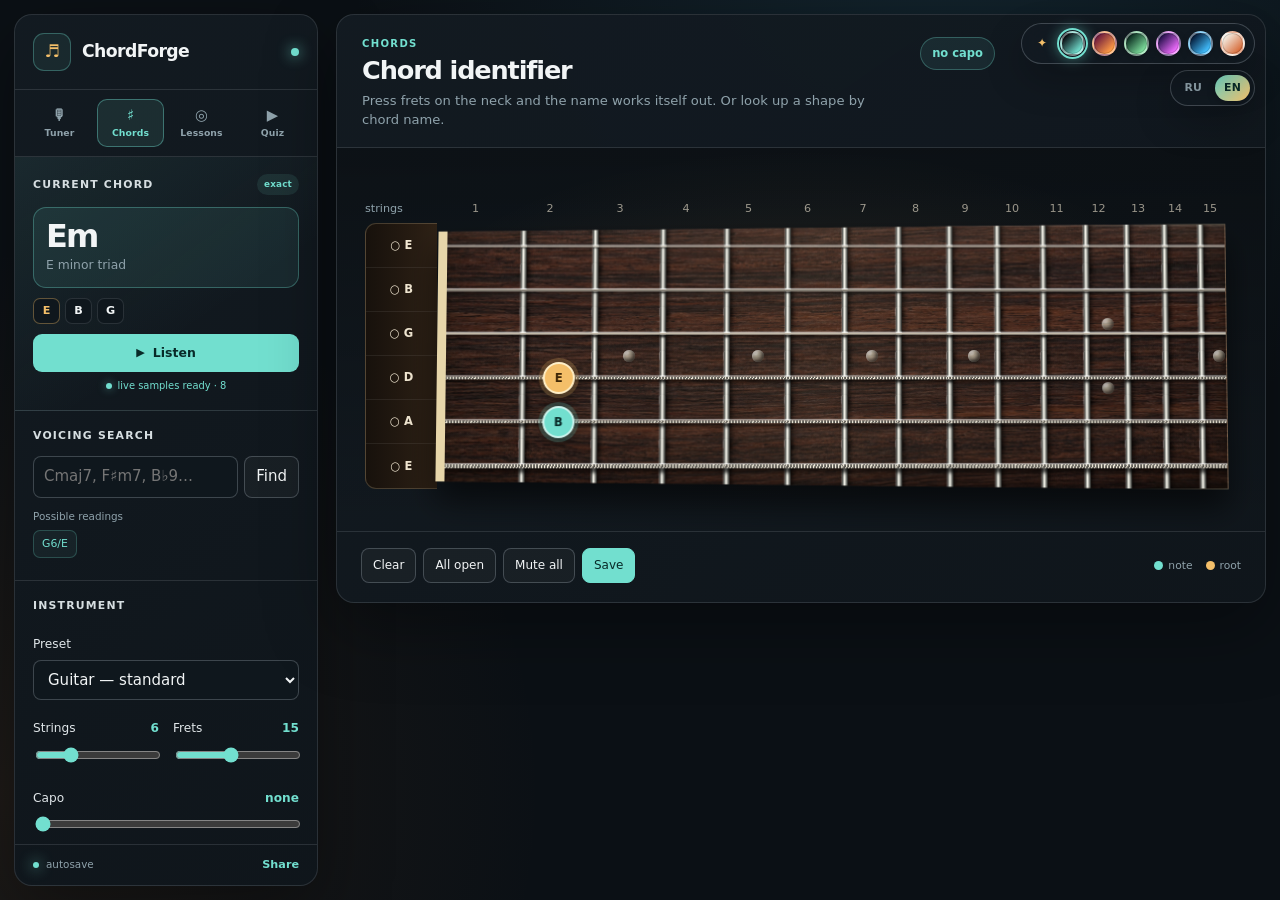
==== commit 85efd99e: "Unify page navigation, and widen chord search while dropping unplayable shapes Navigation was ad hoc" ====
--- a/chords.html
+++ b/chords.html
@@ -29,9 +29,16 @@
   <div class="studio-shell">
     <aside class="tool-panel card" data-i18n-attr='{"aria-label":"chords.sidebarAria"}' aria-label="Панель определителя">
       <div class="sidebar-header">
-        <div class="brand"><span class="mark">♬</span><span data-i18n="common.brand">ChordForge<small>chord finder</small></span></div>
+        <a class="brand" href="index.html" data-i18n-attr='{"aria-label":"nav.homeAria"}' aria-label="На главную"><span class="mark">♬</span><span data-i18n="common.brand">ChordForge<small>chord finder</small></span></a>
         <span class="status-dot" data-i18n-attr='{"title":"common.autosaveOn"}' title="Автосохранение включено"></span>
       </div>
+
+      <nav class="app-nav" data-i18n-attr='{"aria-label":"nav.appNavAria"}' aria-label="Разделы">
+        <a href="tuner.html"><i aria-hidden="true">🎙</i><span data-i18n="nav.tunerLink">Тюнер</span></a>
+        <a href="chords.html" aria-current="page"><i aria-hidden="true">♯</i><span data-i18n="nav.chordsLink">Аккорды</span></a>
+        <a href="training-learn.html"><i aria-hidden="true">◎</i><span data-i18n="nav.learnLink">Обучатель</span></a>
+        <a href="training-quiz.html"><i aria-hidden="true">▶</i><span data-i18n="nav.quizLink">Тест</span></a>
+      </nav>
 
       <div class="sidebar-scroll">
         <section class="tool-section current-section" aria-live="polite">
@@ -86,7 +93,7 @@
       </div>
 
       <div class="sidebar-footer">
-        <a href="index.html" class="text-button" data-i18n="nav.backToHome">← Главная</a>
+        <span><i class="status-dot"></i> <span data-i18n="common.autosaveLabel">автосохранение</span></span>
         <button class="text-button" id="copyLink" data-i18n="common.share">Поделиться</button>
       </div>
     </aside>
@@ -97,8 +104,6 @@
           <div><span class="eyebrow" data-i18n="chords.eyebrow">Аккорды</span><h1 data-i18n="chords.title">Определитель аккордов</h1><p class="sub" data-i18n="chords.subtitle">Зажмите лады на грифе — название определится само. Или найдите аппликатуру по названию аккорда.</p></div>
           <div class="work-header-actions">
             <span class="pill" id="capoBadge" data-i18n="builder.capoBadge.none">без каподастра</span>
-            <a class="training-entry" href="tuner.html"><span aria-hidden="true">🎙</span><strong data-i18n="nav.tunerLink">Тюнер</strong></a>
-            <a class="training-entry" href="training-learn.html"><span aria-hidden="true">◎</span><strong data-i18n="nav.trainingLink">Учить интервалы</strong></a>
           </div>
         </div>
         <div class="fret-scroll" id="fretScroll"><div class="fretboard" id="fretboard"></div></div>
--- a/css/styles.css
+++ b/css/styles.css
@@ -202,6 +202,16 @@
 .brand small { margin-top: -2px; color: var(--muted); font-size: 0.6rem; font-weight: 650; letter-spacing: 0.11em; text-transform: uppercase; }
 .mark { display: grid; place-items: center; width: 38px; height: 38px; color: var(--accent-2); border: 1px solid rgba(var(--accent-rgb), 0.32); border-radius: 11px; background: rgba(var(--accent-rgb), 0.08); }
 .status-dot { display: inline-block; width: 8px; height: 8px; flex: 0 0 auto; border-radius: 50%; background: var(--accent); box-shadow: 0 0 14px var(--accent); }
+/* Section switcher, identical on every tool page: same order, same labels, same
+   place, with the page you are on marked. */
+.app-nav { display: grid; grid-template-columns: repeat(4, minmax(0, 1fr)); gap: 4px; padding: 9px 11px; border-bottom: 1px solid var(--line); }
+.app-nav a { display: grid; gap: 3px; justify-items: center; padding: 8px 2px 7px; color: var(--muted); border: 1px solid transparent; border-radius: 10px; font-size: 0.58rem; font-weight: 760; letter-spacing: 0.01em; text-align: center; text-decoration: none; transition: 0.16s ease; }
+.app-nav a i { font-size: 0.92rem; font-style: normal; line-height: 1; }
+.app-nav a:hover { color: var(--text); background: var(--panel-3); }
+.app-nav a[aria-current="page"] { color: var(--accent); border-color: rgba(var(--accent-rgb), 0.4); background: rgba(var(--accent-rgb), 0.1); }
+a.brand { color: inherit; text-decoration: none; }
+a.brand:hover .mark { border-color: rgba(var(--accent-rgb), 0.7); }
+
 .sidebar-scroll { flex: 1; min-height: 0; overflow-y: auto; scrollbar-color: color-mix(in srgb, var(--accent) 32%, transparent) transparent; }
 .tool-section { padding: 17px 18px; border-bottom: 1px solid var(--line); }
 .section-kicker { display: flex; align-items: center; justify-content: space-between; gap: 10px; margin-bottom: 12px; color: color-mix(in srgb, var(--text) 72%, var(--muted)); font-size: 0.68rem; font-weight: 780; letter-spacing: 0.11em; text-transform: uppercase; }
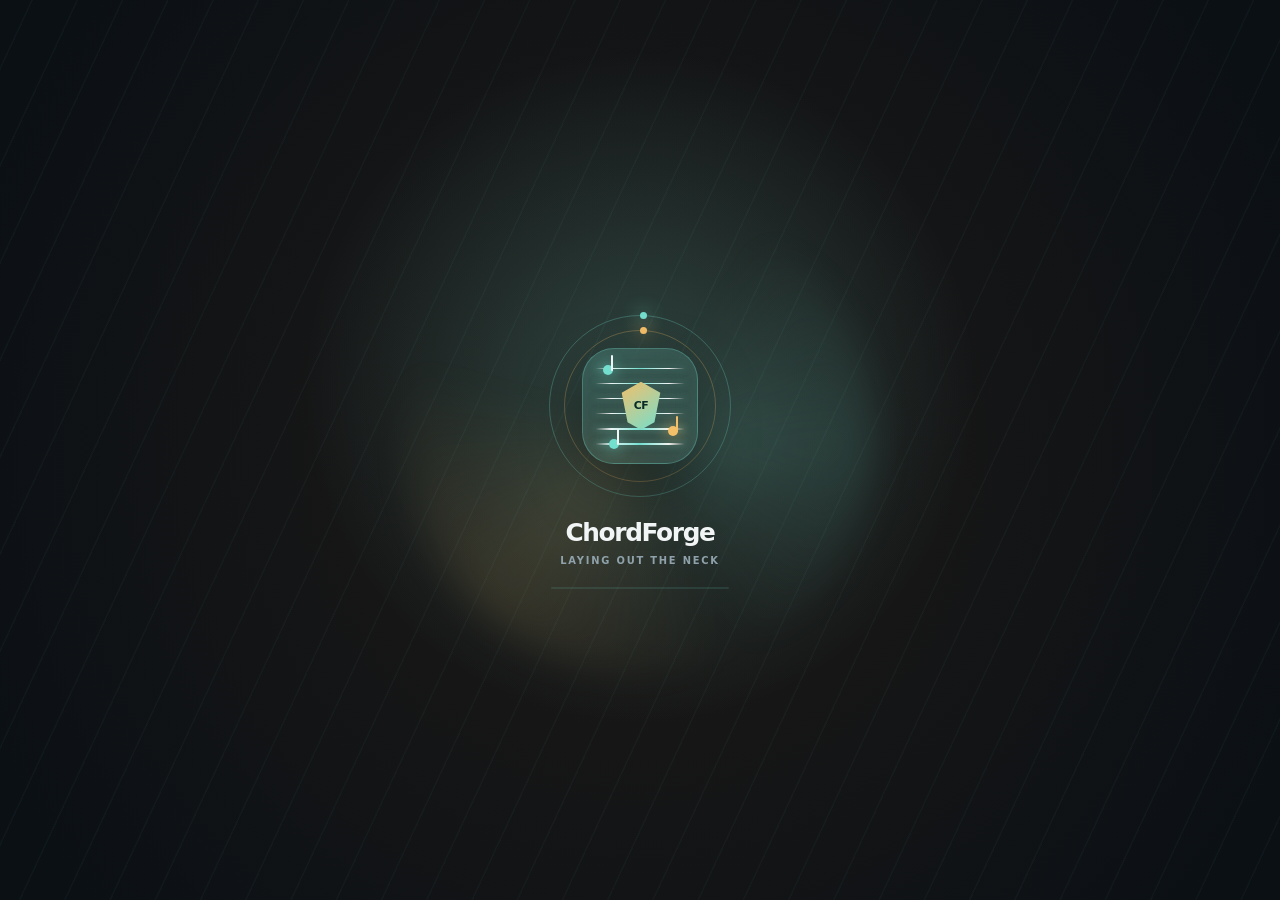
==== commit 57d5045e: "Line the fret numbers up, and make English the base language The numbers sat one fret early on the u" ====
--- a/chords.html
+++ b/chords.html
@@ -1,16 +1,16 @@
 <!doctype html>
-<html lang="ru">
+<html lang="en">
 <head>
   <meta charset="UTF-8" />
   <meta name="viewport" content="width=device-width, initial-scale=1" />
   <meta name="theme-color" content="#0b1015" />
-  <meta name="description" content="Определите аккорд по грифу или найдите аппликатуру по названию" data-i18n-attr='{"content":"meta.chords.description"}' />
-  <title data-i18n="meta.chords.title">ChordForge — определитель аккордов</title>
+  <meta name="description" content="Identify a chord from the fretboard, or look up a shape by name" data-i18n-attr='{"content":"meta.chords.description"}' />
+  <title data-i18n="meta.chords.title">ChordForge — Chord Identifier</title>
   <link rel="icon" type="image/svg+xml" href="data:image/svg+xml,%3Csvg xmlns='http://www.w3.org/2000/svg' viewBox='0 0 64 64'%3E%3Crect width='64' height='64' rx='16' fill='%230b1015'/%3E%3Cpath d='M12 17h40M12 28h40M12 39h40M12 50h40' stroke='%23f4bf69' stroke-width='2'/%3E%3Cpath d='M26 9v46M40 9v46' stroke='%237ce4d1' stroke-width='4' stroke-linecap='round'/%3E%3C/svg%3E" />
   <link rel="stylesheet" href="css/styles.css" />
 </head>
 <body class="site-loading" data-theme="midnight">
-  <div class="site-loader" id="siteLoader" role="status" data-i18n-attr='{"aria-label":"chords.loader.ariaLabel"}' aria-label="Определитель аккордов загружается">
+  <div class="site-loader" id="siteLoader" role="status" data-i18n-attr='{"aria-label":"chords.loader.ariaLabel"}' aria-label="Chord identifier is loading">
     <div class="loader-glow"></div>
     <div class="loader-emblem" aria-hidden="true">
       <span class="loader-orbit orbit-a"></span>
@@ -22,117 +22,118 @@
         <b class="loader-pick">CF</b>
       </div>
     </div>
-    <div class="loader-copy"><strong data-i18n="common.brand">ChordForge</strong><span data-i18n="chords.loader.status">раскладываем гриф</span></div>
+    <div class="loader-copy"><strong data-i18n="common.brand">ChordForge</strong><span data-i18n="chords.loader.status">laying out the neck</span></div>
     <div class="loader-progress" aria-hidden="true"><i></i></div>
   </div>
 
   <div class="studio-shell">
-    <aside class="tool-panel card" data-i18n-attr='{"aria-label":"chords.sidebarAria"}' aria-label="Панель определителя">
+    <aside class="tool-panel card" data-i18n-attr='{"aria-label":"chords.sidebarAria"}' aria-label="Chord identifier panel">
       <div class="sidebar-header">
-        <a class="brand" href="index.html" data-i18n-attr='{"aria-label":"nav.homeAria"}' aria-label="На главную"><span class="mark">♬</span><span data-i18n="common.brand">ChordForge<small>chord finder</small></span></a>
-        <span class="status-dot" data-i18n-attr='{"title":"common.autosaveOn"}' title="Автосохранение включено"></span>
+        <a class="brand" href="index.html" data-i18n-attr='{"aria-label":"nav.homeAria"}' aria-label="Go to home page"><span class="mark">♬</span><span data-i18n="common.brand">ChordForge<small>chord finder</small></span></a>
+        <span class="status-dot" data-i18n-attr='{"title":"common.autosaveOn"}' title="Autosave is on"></span>
       </div>
 
-      <nav class="app-nav" data-i18n-attr='{"aria-label":"nav.appNavAria"}' aria-label="Разделы">
-        <a href="tuner.html"><i aria-hidden="true">🎙</i><span data-i18n="nav.tunerLink">Тюнер</span></a>
-        <a href="chords.html" aria-current="page"><i aria-hidden="true">♯</i><span data-i18n="nav.chordsLink">Аккорды</span></a>
-        <a href="training-learn.html"><i aria-hidden="true">◎</i><span data-i18n="nav.learnLink">Обучатель</span></a>
-        <a href="training-quiz.html"><i aria-hidden="true">▶</i><span data-i18n="nav.quizLink">Тест</span></a>
+      <nav class="app-nav" data-i18n-attr='{"aria-label":"nav.appNavAria"}' aria-label="Sections">
+        <a href="index.html" class="nav-home"><i aria-hidden="true">⌂</i><span data-i18n="nav.homeLink">Home</span></a>
+        <a href="tuner.html"><i aria-hidden="true">🎙</i><span data-i18n="nav.tunerLink">Tuner</span></a>
+        <a href="chords.html" aria-current="page"><i aria-hidden="true">♯</i><span data-i18n="nav.chordsLink">Chords</span></a>
+        <a href="training-learn.html"><i aria-hidden="true">◎</i><span data-i18n="nav.learnLink">Lessons</span></a>
+        <a href="training-quiz.html"><i aria-hidden="true">▶</i><span data-i18n="nav.quizLink">Quiz</span></a>
       </nav>
 
       <div class="sidebar-scroll">
         <section class="tool-section current-section" aria-live="polite">
-          <div class="section-kicker"><span data-i18n="builder.current.heading">Текущий аккорд</span><span class="confidence exact" id="confidence">точное совпадение</span></div>
+          <div class="section-kicker"><span data-i18n="builder.current.heading">Current chord</span><span class="confidence exact" id="confidence">exact</span></div>
           <div class="current-chord static">
-            <div><p class="chord-name" id="chordName">Em</p><p class="result-desc" id="chordDesc">E минорное трезвучие</p></div>
+            <div><p class="chord-name" id="chordName">Em</p><p class="result-desc" id="chordDesc">E minor triad</p></div>
           </div>
           <div class="notes" id="notes"></div>
-          <button class="play-chord" id="playChord" data-i18n-attr='{"aria-label":"builder.play.chordAria"}' aria-label="Проиграть текущий аккорд"><span class="play-icon" aria-hidden="true">▶</span><span id="playLabel" data-i18n="common.listen">Прослушать</span></button>
-          <div class="sample-status" id="sampleStatus" data-state="loading"><i></i><span data-i18n="builder.sampleStatus.loading">семплы загружаются</span></div>
+          <button class="play-chord" id="playChord" data-i18n-attr='{"aria-label":"builder.play.chordAria"}' aria-label="Play the current chord"><span class="play-icon" aria-hidden="true">▶</span><span id="playLabel" data-i18n="common.listen">Listen</span></button>
+          <div class="sample-status" id="sampleStatus" data-state="loading"><i></i><span data-i18n="builder.sampleStatus.loading">loading samples</span></div>
         </section>
 
         <section class="tool-section">
-          <div class="section-kicker" data-i18n="builder.search.heading">Поиск аппликатуры</div>
-          <div class="search-row"><input id="chordSearch" data-i18n-attr='{"aria-label":"builder.search.inputAriaLabel","placeholder":"builder.search.placeholder"}' aria-label="Название аккорда" placeholder="Cmaj7, F♯m7, B♭9…" autocomplete="off" /><button id="findChord" data-i18n="builder.search.button">Найти</button></div>
+          <div class="section-kicker" data-i18n="builder.search.heading">Voicing search</div>
+          <div class="search-row"><input id="chordSearch" data-i18n-attr='{"aria-label":"builder.search.inputAriaLabel","placeholder":"builder.search.placeholder"}' aria-label="Chord name" placeholder="Cmaj7, F♯m7, B♭9…" autocomplete="off" /><button id="findChord" data-i18n="builder.search.button">Find</button></div>
           <div class="shape-info" id="shapeInfo"></div>
-          <div class="alternatives"><div class="alt-title" data-i18n="builder.search.altTitle">Возможные прочтения</div><div id="alternatives"></div></div>
+          <div class="alternatives"><div class="alt-title" data-i18n="builder.search.altTitle">Possible readings</div><div id="alternatives"></div></div>
         </section>
 
         <section class="tool-section">
-          <div class="section-kicker" data-i18n="builder.instrument.heading">Инструмент</div>
+          <div class="section-kicker" data-i18n="builder.instrument.heading">Instrument</div>
           <div class="group">
-            <div class="label-row"><label for="preset" data-i18n="builder.instrument.preset">Пресет</label></div>
+            <div class="label-row"><label for="preset" data-i18n="builder.instrument.preset">Preset</label></div>
             <select id="preset">
-              <option value="standard" data-i18n="builder.presetOptions.standard">Гитара — стандарт</option>
-              <option value="dropd" data-i18n="builder.presetOptions.dropd">Гитара — Drop D</option>
-              <option value="dadgad" data-i18n="builder.presetOptions.dadgad">Гитара — DADGAD</option>
-              <option value="openg" data-i18n="builder.presetOptions.openg">Гитара — Open G</option>
-              <option value="bass" data-i18n="builder.presetOptions.bass">Бас — 4 струны</option>
-              <option value="seven" data-i18n="builder.presetOptions.seven">Гитара — 7 струн</option>
+              <option value="standard" data-i18n="builder.presetOptions.standard">Guitar — standard</option>
+              <option value="dropd" data-i18n="builder.presetOptions.dropd">Guitar — Drop D</option>
+              <option value="dadgad" data-i18n="builder.presetOptions.dadgad">Guitar — DADGAD</option>
+              <option value="openg" data-i18n="builder.presetOptions.openg">Guitar — Open G</option>
+              <option value="bass" data-i18n="builder.presetOptions.bass">Bass — 4 strings</option>
+              <option value="seven" data-i18n="builder.presetOptions.seven">Guitar — 7 strings</option>
             </select>
           </div>
           <div class="compact-settings">
             <div class="group">
-              <div class="label-row"><label for="stringCount" data-i18n="builder.instrument.stringCount">Струны</label><span class="value" id="stringCountValue">6</span></div>
+              <div class="label-row"><label for="stringCount" data-i18n="builder.instrument.stringCount">Strings</label><span class="value" id="stringCountValue">6</span></div>
               <input id="stringCount" type="range" min="4" max="12" value="6" />
             </div>
             <div class="group">
-              <div class="label-row"><label for="fretCount" data-i18n="builder.instrument.fretCount">Лады</label><span class="value" id="fretCountValue">15</span></div>
+              <div class="label-row"><label for="fretCount" data-i18n="builder.instrument.fretCount">Frets</label><span class="value" id="fretCountValue">15</span></div>
               <input id="fretCount" type="range" min="8" max="24" value="15" />
             </div>
           </div>
           <div class="group">
-            <div class="label-row"><label for="capo" data-i18n="builder.instrument.capo">Каподастр</label><span class="value" id="capoValue">нет</span></div>
+            <div class="label-row"><label for="capo" data-i18n="builder.instrument.capo">Capo</label><span class="value" id="capoValue">none</span></div>
             <input id="capo" type="range" min="0" max="12" value="0" />
           </div>
           <div class="group tuning-group">
-            <div class="label-row"><span data-i18n="builder.tuning.heading">Строй</span><span class="tuning-actions"><button class="tuning-shift" id="tuningDown" type="button" data-i18n-attr='{"aria-label":"builder.tuning.downAria"}' aria-label="Понизить весь строй на полтона">↓</button><button class="tuning-shift" id="tuningUp" type="button" data-i18n-attr='{"aria-label":"builder.tuning.upAria"}' aria-label="Повысить весь строй на полтона">↑</button><button class="text-button" id="resetTuning" data-i18n="common.reset">Сбросить</button></span></div>
+            <div class="label-row"><span data-i18n="builder.tuning.heading">Tuning</span><span class="tuning-actions"><button class="tuning-shift" id="tuningDown" type="button" data-i18n-attr='{"aria-label":"builder.tuning.downAria"}' aria-label="Tune the whole instrument down a semitone">↓</button><button class="tuning-shift" id="tuningUp" type="button" data-i18n-attr='{"aria-label":"builder.tuning.upAria"}' aria-label="Tune the whole instrument up a semitone">↑</button><button class="text-button" id="resetTuning" data-i18n="common.reset">Reset</button></span></div>
             <div class="tuning" id="tuning"></div>
           </div>
         </section>
       </div>
 
       <div class="sidebar-footer">
-        <span><i class="status-dot"></i> <span data-i18n="common.autosaveLabel">автосохранение</span></span>
-        <button class="text-button" id="copyLink" data-i18n="common.share">Поделиться</button>
+        <span><i class="status-dot"></i> <span data-i18n="common.autosaveLabel">autosave</span></span>
+        <button class="text-button" id="copyLink" data-i18n="common.share">Share</button>
       </div>
     </aside>
 
     <main class="workspace">
       <section class="work card">
         <div class="work-top">
-          <div><span class="eyebrow" data-i18n="chords.eyebrow">Аккорды</span><h1 data-i18n="chords.title">Определитель аккордов</h1><p class="sub" data-i18n="chords.subtitle">Зажмите лады на грифе — название определится само. Или найдите аппликатуру по названию аккорда.</p></div>
+          <div><span class="eyebrow" data-i18n="chords.eyebrow">Chords</span><h1 data-i18n="chords.title">Chord identifier</h1><p class="sub" data-i18n="chords.subtitle">Press frets on the neck and the name works itself out. Or look up a shape by chord name.</p></div>
           <div class="work-header-actions">
-            <span class="pill" id="capoBadge" data-i18n="builder.capoBadge.none">без каподастра</span>
+            <span class="pill" id="capoBadge" data-i18n="builder.capoBadge.none">no capo</span>
           </div>
         </div>
         <div class="fret-scroll" id="fretScroll"><div class="fretboard" id="fretboard"></div></div>
         <div class="fret-toolbar">
-          <div class="toolbar-actions"><button id="clear" data-i18n="builder.toolbar.clear">Очистить</button><button id="allOpen" data-i18n="builder.toolbar.allOpen">Все открытые</button><button id="muteAll" data-i18n="builder.toolbar.muteAll">Заглушить</button><button class="primary" id="saveShape" data-i18n="builder.toolbar.save">Сохранить</button></div>
-          <div class="legend"><span><b></b> <span data-i18n="builder.legend.note">нота</span></span><span><b class="root"></b> <span data-i18n="builder.legend.root">тоника</span></span></div>
+          <div class="toolbar-actions"><button id="clear" data-i18n="builder.toolbar.clear">Clear</button><button id="allOpen" data-i18n="builder.toolbar.allOpen">All open</button><button id="muteAll" data-i18n="builder.toolbar.muteAll">Mute all</button><button class="primary" id="saveShape" data-i18n="builder.toolbar.save">Save</button><button type="button" class="board-flip" id="boardFlip" aria-pressed="false"><i aria-hidden="true">⭯</i><span data-i18n="common.boardFlip">Rotate the neck</span></button></div>
+          <div class="legend"><span><b></b> <span data-i18n="builder.legend.note">note</span></span><span><b class="root"></b> <span data-i18n="builder.legend.root">root</span></span></div>
         </div>
       </section>
     </main>
   </div>
 
-  <div class="locale-dock" id="localeDock" role="group" data-i18n-attr='{"aria-label":"common.localeDockLabel"}' aria-label="Язык интерфейса">
-    <button type="button" class="locale-dot" data-locale-option="ru" data-i18n="common.localeName.ru" data-i18n-attr='{"aria-label":"common.localeAria.ru"}' aria-label="Русский язык">RU</button>
-    <button type="button" class="locale-dot" data-locale-option="en" data-i18n="common.localeName.en" data-i18n-attr='{"aria-label":"common.localeAria.en"}' aria-label="Английский язык">EN</button>
+  <div class="locale-dock" id="localeDock" role="group" data-i18n-attr='{"aria-label":"common.localeDockLabel"}' aria-label="Interface language">
+    <button type="button" class="locale-dot" data-locale-option="ru" data-i18n="common.localeName.ru" data-i18n-attr='{"aria-label":"common.localeAria.ru"}' aria-label="Russian">RU</button>
+    <button type="button" class="locale-dot" data-locale-option="en" data-i18n="common.localeName.en" data-i18n-attr='{"aria-label":"common.localeAria.en"}' aria-label="English">EN</button>
   </div>
-  <div class="theme-dock" id="themeDock" role="group" data-i18n-attr='{"aria-label":"common.themeDockLabel"}' aria-label="Цветовая тема">
+  <div class="theme-dock" id="themeDock" role="group" data-i18n-attr='{"aria-label":"common.themeDockLabel"}' aria-label="Color theme">
     <span class="theme-dock-icon" aria-hidden="true">✦</span>
-    <button type="button" class="theme-dot midnight" data-theme-option="midnight" data-label="Midnight" data-i18n-attr='{"aria-label":"common.themeLabel.midnight"}' aria-label="Тема Midnight" style="--swatch-a:#0b1015;--swatch-b:#72dfcf"></button>
-    <button type="button" class="theme-dot sunset" data-theme-option="sunset" data-label="Sunset" data-i18n-attr='{"aria-label":"common.themeLabel.sunset"}' aria-label="Тема Sunset" style="--swatch-a:#6f1d3d;--swatch-b:#ff9b45"></button>
-    <button type="button" class="theme-dot forest" data-theme-option="forest" data-label="Forest" data-i18n-attr='{"aria-label":"common.themeLabel.forest"}' aria-label="Тема Forest" style="--swatch-a:#0d2f22;--swatch-b:#7ddd9c"></button>
-    <button type="button" class="theme-dot ultraviolet" data-theme-option="ultraviolet" data-label="Ultraviolet" data-i18n-attr='{"aria-label":"common.themeLabel.ultraviolet"}' aria-label="Тема Ultraviolet" style="--swatch-a:#29124f;--swatch-b:#f06dff"></button>
-    <button type="button" class="theme-dot ocean" data-theme-option="ocean" data-label="Deep Ocean" data-i18n-attr='{"aria-label":"common.themeLabel.ocean"}' aria-label="Тема Deep Ocean" style="--swatch-a:#061d3b;--swatch-b:#42bfff"></button>
-    <button type="button" class="theme-dot porcelain" data-theme-option="porcelain" data-label="Porcelain" data-i18n-attr='{"aria-label":"common.themeLabel.porcelain"}' aria-label="Тема Porcelain" style="--swatch-a:#f2eadf;--swatch-b:#d86e3d"></button>
+    <button type="button" class="theme-dot midnight" data-theme-option="midnight" data-label="Midnight" data-i18n-attr='{"aria-label":"common.themeLabel.midnight"}' aria-label="Midnight theme" style="--swatch-a:#0b1015;--swatch-b:#72dfcf"></button>
+    <button type="button" class="theme-dot sunset" data-theme-option="sunset" data-label="Sunset" data-i18n-attr='{"aria-label":"common.themeLabel.sunset"}' aria-label="Sunset theme" style="--swatch-a:#6f1d3d;--swatch-b:#ff9b45"></button>
+    <button type="button" class="theme-dot forest" data-theme-option="forest" data-label="Forest" data-i18n-attr='{"aria-label":"common.themeLabel.forest"}' aria-label="Forest theme" style="--swatch-a:#0d2f22;--swatch-b:#7ddd9c"></button>
+    <button type="button" class="theme-dot ultraviolet" data-theme-option="ultraviolet" data-label="Ultraviolet" data-i18n-attr='{"aria-label":"common.themeLabel.ultraviolet"}' aria-label="Ultraviolet theme" style="--swatch-a:#29124f;--swatch-b:#f06dff"></button>
+    <button type="button" class="theme-dot ocean" data-theme-option="ocean" data-label="Deep Ocean" data-i18n-attr='{"aria-label":"common.themeLabel.ocean"}' aria-label="Deep Ocean theme" style="--swatch-a:#061d3b;--swatch-b:#42bfff"></button>
+    <button type="button" class="theme-dot porcelain" data-theme-option="porcelain" data-label="Porcelain" data-i18n-attr='{"aria-label":"common.themeLabel.porcelain"}' aria-label="Porcelain theme" style="--swatch-a:#f2eadf;--swatch-b:#d86e3d"></button>
   </div>
 
   <div class="modal-overlay" id="voicingModalOverlay" hidden>
     <div class="modal card" role="dialog" aria-modal="true" aria-labelledby="voicingModalTitle">
-      <div class="modal-header"><h3 id="voicingModalTitle" data-i18n="builder.voicing.title">Аппликатуры</h3><button class="modal-close" id="voicingModalClose" data-i18n-attr='{"aria-label":"builder.voicing.closeAria"}' aria-label="Закрыть окно">✕</button></div>
-      <p class="modal-hint" data-i18n="builder.voicing.hint">Выберите позицию, чтобы выставить её на грифе</p>
+      <div class="modal-header"><h3 id="voicingModalTitle" data-i18n="builder.voicing.title">Voicings</h3><button class="modal-close" id="voicingModalClose" data-i18n-attr='{"aria-label":"builder.voicing.closeAria"}' aria-label="Close dialog">✕</button></div>
+      <p class="modal-hint" data-i18n="builder.voicing.hint">Choose a position to set it on the fretboard</p>
       <div class="modal-body" id="voicingModalBody"></div>
     </div>
   </div>
--- a/css/styles.css
+++ b/css/styles.css
@@ -205,6 +205,9 @@
 /* Section switcher, identical on every tool page: same order, same labels, same
    place, with the page you are on marked. */
 .app-nav { display: grid; grid-template-columns: repeat(4, minmax(0, 1fr)); gap: 4px; padding: 9px 11px; border-bottom: 1px solid var(--line); }
+/* On a wide screen the brand above the nav is the way home, so the extra link
+   would be a duplicate. It appears only where that brand scrolls out of reach. */
+.app-nav .nav-home { display: none; }
 .app-nav a { display: grid; gap: 3px; justify-items: center; padding: 8px 2px 7px; color: var(--muted); border: 1px solid transparent; border-radius: 10px; font-size: 0.58rem; font-weight: 760; letter-spacing: 0.01em; text-align: center; text-decoration: none; transition: 0.16s ease; }
 .app-nav a i { font-size: 0.92rem; font-style: normal; line-height: 1; }
 .app-nav a:hover { color: var(--text); background: var(--panel-3); }
@@ -326,7 +329,11 @@
 .fretboard { width: max-content; min-width: 100%; padding: 0 28px; }
 .fret-head { display: flex; align-items: end; height: 31px; color: rgba(235, 225, 205, 0.64); font-size: 0.7rem; }
 .head-label { width: 72px; flex: 0 0 72px; padding-bottom: 6px; color: var(--muted); }
-.fret-numbers { display: flex; align-items: end; }
+/* The neck's nut is a 9px border on the left of the surface, so the frets start
+   9px in while the numbers above them did not — every number sat just left of
+   its own fret. content-box keeps the inline width the row is given as the
+   content width, and the padding puts the numbers back over their frets. */
+.fret-numbers { display: flex; box-sizing: content-box; align-items: end; padding-left: 9px; }
 .fret-numbers span { flex: 0 0 auto; padding-bottom: 6px; text-align: center; }
 .board-body { display: flex; align-items: stretch; }
 .string-controls { display: grid; width: 72px; flex: 0 0 72px; overflow: hidden; border: 1px solid rgba(238, 218, 177, 0.2); border-right: 0; border-radius: 11px 0 0 11px; background: linear-gradient(90deg, #17110c, #2e2115); }
@@ -357,6 +364,40 @@
 .capo-screw { position: absolute; bottom: 31px; left: -6px; width: 15px; height: 15px; border-radius: 50%; background: radial-gradient(circle at 35% 30%, #f0eee8, #777975 55%, #1d1f1e 75%); }
 .capo-handle { position: absolute; bottom: -29px; left: -2px; width: 12px; height: 45px; transform: rotate(26deg); transform-origin: top; border-radius: 4px 4px 9px 9px; background: linear-gradient(90deg, #1a1c1b, #9c9e98 46%, #272927); }
 .capo b { position: absolute; top: 50%; left: -25px; transform: translateY(-50%); color: var(--accent-2); font-size: 0.68rem; }
+/* ---------------------------------------------------------------------------
+   The neck stood upright. One rotation of the whole board, so the wood, the
+   frets, the inlays and every hit target come along unchanged; only the text
+   turns back, which is why the note names and string labels are wrapped in a
+   <b>. Rotating clockwise puts the first row — the highest string — on the
+   right and runs the frets down the page, which is exactly how a chord diagram
+   is drawn. A rotation does not change the space the element occupies, so
+   board-orientation.js gives the frame the height the board had as a width.
+   --------------------------------------------------------------------------- */
+body.board-vertical .fret-scroll { position: relative; min-height: 0; margin: 14px 0; padding: 0; overflow-x: auto; overflow-y: hidden; }
+body.board-vertical .fretboard { position: absolute; top: 0; left: 0; width: max-content; min-width: 0; padding: 0; transform-origin: top left; transform: rotate(90deg) translateY(-100%); }
+/* Hidden, not removed: this label is 72px wide and the string-name column beside
+   it is 72px tall, which is what lines the fret numbers up with the frets.
+   Taking it out of the flow shifted every number one fret early. */
+body.board-vertical .head-label { visibility: hidden; }
+body.board-vertical .string-state b,
+body.board-vertical .finger-dot b { display: block; transform: rotate(-90deg); }
+/* The number is rotated about the middle of its own box, so it has to sit in the
+   middle of it: bottom-aligned text would land a few pixels off its fret. */
+body.board-vertical .fret-numbers span { display: grid; height: 100%; padding-bottom: 0; place-items: center; transform: rotate(-90deg); }
+body.board-vertical .capo b { transform: translateY(-50%) rotate(-90deg); }
+/* The nut's rounded corner and the string-name column follow the turn, so their
+   radius has to move with them. */
+body.board-vertical .string-controls { border-radius: 11px 11px 0 0; border-right: 1px solid rgba(238, 218, 177, 0.2); border-bottom: 0; }
+
+.board-flip { display: none; }
+@media (max-width: 980px) {
+  /* Only offered where it helps: a phone is tall and the desk is not. */
+  .board-flip { display: inline-flex; align-items: center; gap: 6px; min-height: 36px; padding: 7px 12px; color: var(--text); border: 1px solid var(--line-strong); border-radius: 9px; background: var(--panel-3); font-size: 0.72rem; font-weight: 740; }
+  .board-flip i { font-size: 0.9rem; font-style: normal; transition: transform 0.2s ease; }
+  .board-flip[aria-pressed="true"] { color: var(--accent); border-color: rgba(var(--accent-rgb), 0.5); background: rgba(var(--accent-rgb), 0.1); }
+  .board-flip[aria-pressed="true"] i { transform: rotate(90deg); }
+}
+
 .fret-toolbar { display: flex; align-items: center; justify-content: space-between; gap: 16px; padding: 16px 24px 19px; border-top: 1px solid var(--line); }
 .toolbar-actions { display: flex; flex-wrap: wrap; gap: 7px; }
 .toolbar-actions button { padding: 8px 11px; font-size: 0.75rem; }
@@ -459,7 +500,10 @@
 .clip-editor-actions .primary { color: var(--clip-text); border-color: var(--accent); background: var(--accent); }
 .voicing-card { display: flex; flex-direction: column; gap: 8px; padding: 11px; color: var(--text); border: 1px solid var(--line); border-radius: 11px; background: rgba(255, 255, 255, 0.03); text-align: left; }
 .voicing-card:hover { border-color: rgba(var(--accent-rgb), 0.48); background: rgba(var(--accent-rgb), 0.08); }
-.voicing-position { color: var(--accent); font-size: 0.7rem; font-weight: 740; }
+/* Two cards can share a position — the full shape and the compact one — so each
+   says how many strings it sounds. */
+.voicing-position { display: flex; align-items: baseline; justify-content: space-between; gap: 8px; color: var(--accent); font-size: 0.7rem; font-weight: 740; }
+.voicing-position small { color: var(--muted); font-size: 0.62rem; font-weight: 700; }
 .voicing-diagram { display: grid; gap: 2px; }
 .voicing-row { display: grid; grid-template-columns: 16px repeat(5, 1fr); align-items: center; gap: 2px; }
 .voicing-nut, .voicing-cell { display: grid; place-items: center; height: 15px; border-radius: 3px; background: rgba(255, 255, 255, 0.06); }
@@ -503,20 +547,75 @@
   .work-top { padding-right: 270px; }
 }
 
+/* ---------------------------------------------------------------------------
+   Touch layout. Below 980px the sidebar stops being a sidebar and stacks under
+   the workspace, which used to bury the navigation a full screen down the page
+   — 1071px down on the learn page, measured. So on these widths the navigation
+   leaves the panel and becomes a bar fixed to the bottom of the screen, the way
+   a phone app does it, and the theme and language docks move to the top of the
+   document where they scroll away instead of floating over the content.
+   --------------------------------------------------------------------------- */
 @media (max-width: 980px) {
-  .studio-shell { display: flex; width: min(100% - 20px, 900px); flex-direction: column; }
+  /* Clears the dock strip at the top of the document: the docks sit 10px down and
+     stand 44px tall, so the first card starts below them rather than under them. */
+  /* 100vh plus the room reserved for the bar would always add a screenful of
+     nothing to scroll past, and on iOS 100vh is taller than the visible page. */
+  .studio-shell { display: flex; width: min(100% - 20px, 900px); min-height: 0; flex-direction: column; padding-top: 66px; }
   .tool-panel { position: static; height: auto; min-height: 0; }
   .sidebar-scroll { display: grid; grid-template-columns: repeat(2, minmax(0, 1fr)); overflow: visible; }
   .tool-section { border-right: 1px solid var(--line); }
   .workspace { order: -1; }
   .fret-scroll { min-height: 330px; }
-  .theme-dock { position: fixed; top: auto; right: 14px; bottom: 14px; }
-  .locale-dock { position: fixed; top: auto; right: 14px; bottom: 63px; }
+
+  /* The panel's entrance animation ends on a transform and keeps it (fill mode
+     `both`), which would make the panel — not the viewport — the containing
+     block for the bar inside it, and the bar would sit wherever the panel does.
+     The animation is a desktop flourish anyway. */
+  body.site-ready .tool-panel { animation: none; }
+  .app-nav {
+    position: fixed; z-index: 95; right: 0; bottom: 0; left: 0;
+    grid-template-columns: repeat(5, minmax(0, 1fr));
+    gap: 2px; padding: 6px 6px calc(6px + env(safe-area-inset-bottom, 0px));
+    border-top: 1px solid var(--line-strong); border-bottom: 0;
+    background: color-mix(in srgb, var(--panel) 93%, transparent);
+    box-shadow: 0 -12px 30px rgba(0, 0, 0, 0.3);
+    backdrop-filter: blur(18px) saturate(1.2);
+  }
+  .app-nav .nav-home { display: grid; }
+  .app-nav a { min-height: 48px; align-content: center; padding: 6px 2px; border-radius: 12px; font-size: 0.56rem; }
+  .app-nav a i { font-size: 1.12rem; }
+  /* Room for the bar, so the last thing on the page is never hidden behind it —
+     only on the pages that actually have one. */
+  body:has(.app-nav) { padding-bottom: calc(62px + env(safe-area-inset-bottom, 0px)); }
+
+  /* Back to the top of the document and out of the way. Floating over the page
+     meant they sat on top of whatever happened to be underneath. */
+  .theme-dock { position: absolute; top: 10px; right: auto; bottom: auto; left: 12px; }
+  .locale-dock { position: absolute; top: 10px; right: 12px; bottom: auto; }
+}
+
+/* Controls sized for a finger rather than a cursor. Measured before the change:
+   the fret steppers were 20x13, the theme dots 19x19 — both well under the 44px
+   a fingertip needs. */
+@media (max-width: 980px) {
+  .theme-dock { gap: 6px; padding: 7px 10px; }
+  .theme-dot { width: 30px; height: 30px; }
+  .locale-dock { gap: 4px; padding: 5px; }
+  .locale-dot { min-width: 42px; min-height: 32px; padding: 6px 10px; font-size: 0.72rem; }
+  .tune-row { grid-template-columns: 18px 1fr 26px 37px; }
+  .tune-row select { min-height: 40px; padding: 8px 10px; }
+  .tune-stepper { gap: 2px; }
+  .tune-step { min-width: 26px; min-height: 22px; }
+  button.alt { min-height: 34px; }
+  .tuning-shift { min-width: 36px; min-height: 36px; }
+  .text-button { min-height: 32px; padding: 6px 4px; }
+  .string-chip { min-height: 38px; }
+  input[type="range"] { height: 34px; }
 }
 
 @media (max-width: 650px) {
   :root { --track-label: 118px; }
-  .studio-shell { width: min(100% - 12px, 620px); padding: 6px 0; gap: 10px; }
+  .studio-shell { width: min(100% - 12px, 620px); padding: 66px 0 6px; gap: 10px; }
   .card { border-radius: 14px; }
   .sidebar-scroll { display: block; }
   .work-top, .timeline-header { padding: 16px; }
@@ -540,9 +639,15 @@
   .clip-editor-actions { flex-wrap: wrap; }
   .clip-editor-actions .danger-button { margin-right: 0; }
   .legend { width: 100%; }
-  .theme-dock { right: 8px; bottom: 8px; gap: 5px; padding: 6px 7px; }
-  .theme-dot { width: 23px; height: 23px; }
+  .theme-dock { left: 8px; gap: 5px; padding: 6px 8px; }
   .theme-dock-icon { display: none; }
-  .locale-dock { right: 8px; bottom: 49px; padding: 3px; }
-  .locale-dot { min-width: 26px; padding: 4px 7px; font-size: 0.64rem; }
-}
+  .locale-dock { right: 8px; }
+}
+
+/* The two docks share one row at the top, so on the narrowest phones the swatches
+   shrink rather than letting the language pill ride over them. */
+@media (max-width: 400px) {
+  .theme-dock { gap: 4px; padding: 5px 7px; }
+  .theme-dot { width: 26px; height: 26px; }
+  .locale-dot { min-width: 36px; padding: 6px 7px; }
+}
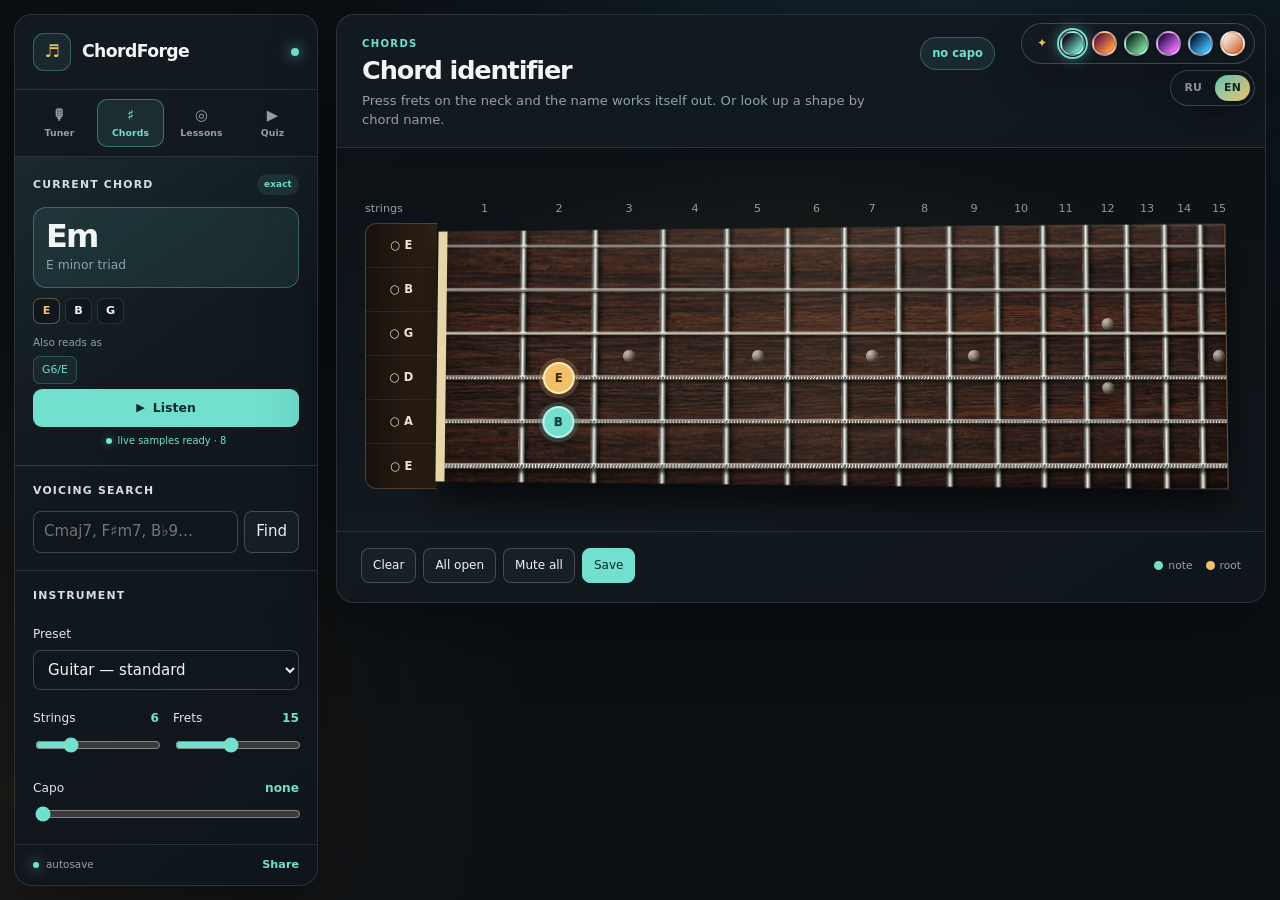
==== commit 9cba4184: "Draw every note in a voicing, and keep an altered tuning Three fixes to the chord identifier, all of" ====
--- a/chords.html
+++ b/chords.html
@@ -48,6 +48,7 @@
             <div><p class="chord-name" id="chordName">Em</p><p class="result-desc" id="chordDesc">E minor triad</p></div>
           </div>
           <div class="notes" id="notes"></div>
+          <div class="alternatives"><div class="alt-title" data-i18n="builder.current.altTitle">Also reads as</div><div id="alternatives"></div></div>
           <button class="play-chord" id="playChord" data-i18n-attr='{"aria-label":"builder.play.chordAria"}' aria-label="Play the current chord"><span class="play-icon" aria-hidden="true">▶</span><span id="playLabel" data-i18n="common.listen">Listen</span></button>
           <div class="sample-status" id="sampleStatus" data-state="loading"><i></i><span data-i18n="builder.sampleStatus.loading">loading samples</span></div>
         </section>
@@ -56,7 +57,6 @@
           <div class="section-kicker" data-i18n="builder.search.heading">Voicing search</div>
           <div class="search-row"><input id="chordSearch" data-i18n-attr='{"aria-label":"builder.search.inputAriaLabel","placeholder":"builder.search.placeholder"}' aria-label="Chord name" placeholder="Cmaj7, F♯m7, B♭9…" autocomplete="off" /><button id="findChord" data-i18n="builder.search.button">Find</button></div>
           <div class="shape-info" id="shapeInfo"></div>
-          <div class="alternatives"><div class="alt-title" data-i18n="builder.search.altTitle">Possible readings</div><div id="alternatives"></div></div>
         </section>
 
         <section class="tool-section">
--- a/css/styles.css
+++ b/css/styles.css
@@ -504,8 +504,10 @@
    says how many strings it sounds. */
 .voicing-position { display: flex; align-items: baseline; justify-content: space-between; gap: 8px; color: var(--accent); font-size: 0.7rem; font-weight: 740; }
 .voicing-position small { color: var(--muted); font-size: 0.62rem; font-weight: 700; }
-.voicing-diagram { display: grid; gap: 2px; }
-.voicing-row { display: grid; grid-template-columns: 16px repeat(5, 1fr); align-items: center; gap: 2px; }
+.voicing-diagram { display: flex; align-items: center; gap: 7px; }
+.voicing-rows { display: grid; flex: 1; gap: 2px; }
+.voicing-row { display: grid; grid-template-columns: 16px repeat(var(--voicing-frets, 5), 1fr); align-items: center; gap: 2px; }
+.voicing-fret-mark { flex: none; color: var(--muted); font-size: 0.6rem; font-weight: 740; letter-spacing: 0.03em; }
 .voicing-nut, .voicing-cell { display: grid; place-items: center; height: 15px; border-radius: 3px; background: rgba(255, 255, 255, 0.06); }
 .voicing-nut { color: var(--muted); background: transparent; font-size: 0.68rem; }
 .voicing-nut.open { color: var(--accent); }
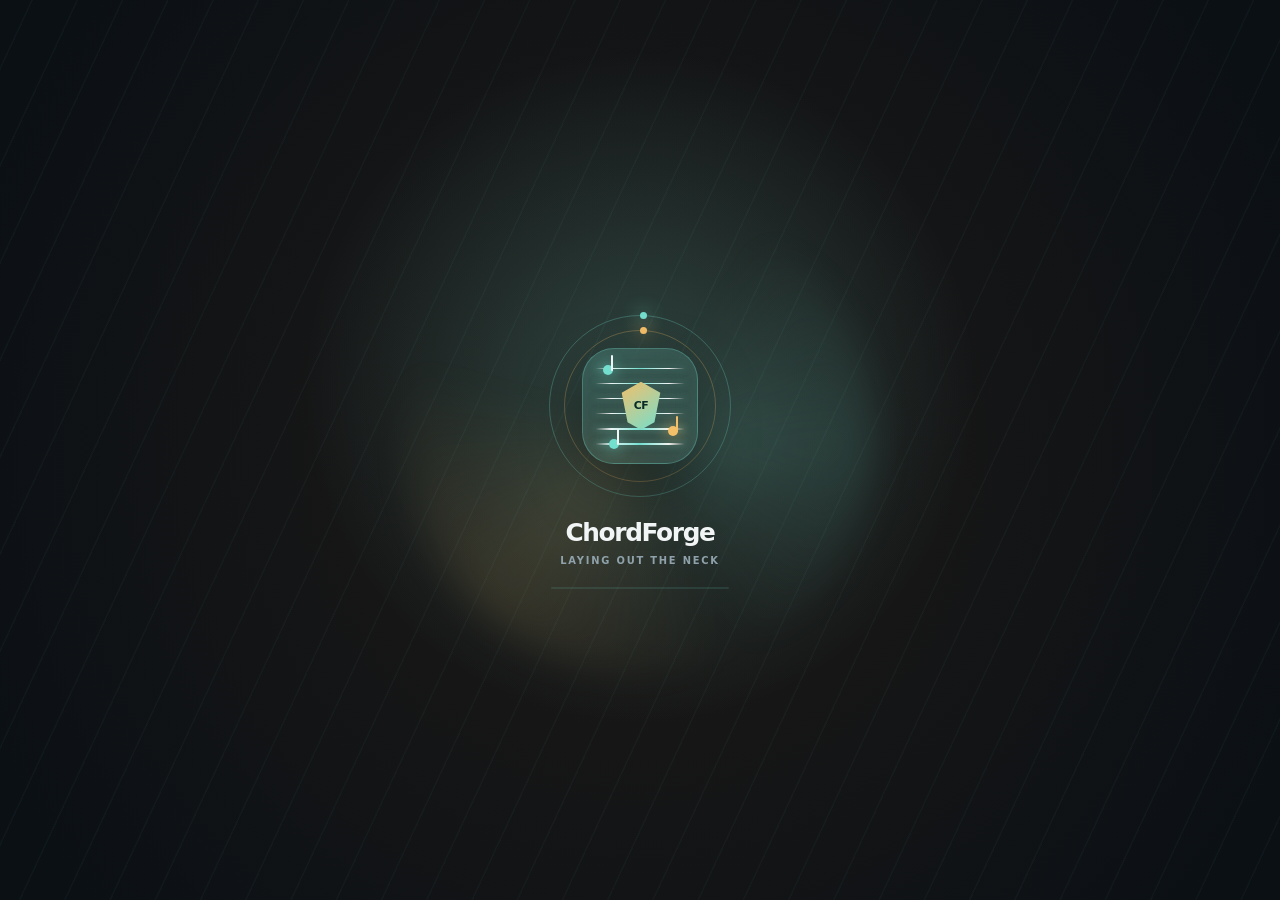
==== commit b4c82530: "Add a guitar theory page Three stages — sound and notes, the fretboard, intervals — as tabs on one p" ====
--- a/chords.html
+++ b/chords.html
@@ -37,6 +37,7 @@
         <a href="index.html" class="nav-home"><i aria-hidden="true">⌂</i><span data-i18n="nav.homeLink">Home</span></a>
         <a href="tuner.html"><i aria-hidden="true">🎙</i><span data-i18n="nav.tunerLink">Tuner</span></a>
         <a href="chords.html" aria-current="page"><i aria-hidden="true">♯</i><span data-i18n="nav.chordsLink">Chords</span></a>
+        <a href="theory.html"><i aria-hidden="true">✎</i><span data-i18n="nav.theoryLink">Theory</span></a>
         <a href="training-learn.html"><i aria-hidden="true">◎</i><span data-i18n="nav.learnLink">Lessons</span></a>
         <a href="training-quiz.html"><i aria-hidden="true">▶</i><span data-i18n="nav.quizLink">Quiz</span></a>
       </nav>
@@ -64,12 +65,16 @@
           <div class="group">
             <div class="label-row"><label for="preset" data-i18n="builder.instrument.preset">Preset</label></div>
             <select id="preset">
-              <option value="standard" data-i18n="builder.presetOptions.standard">Guitar — standard</option>
-              <option value="dropd" data-i18n="builder.presetOptions.dropd">Guitar — Drop D</option>
-              <option value="dadgad" data-i18n="builder.presetOptions.dadgad">Guitar — DADGAD</option>
-              <option value="openg" data-i18n="builder.presetOptions.openg">Guitar — Open G</option>
-              <option value="bass" data-i18n="builder.presetOptions.bass">Bass — 4 strings</option>
-              <option value="seven" data-i18n="builder.presetOptions.seven">Guitar — 7 strings</option>
+              <optgroup data-i18n-attr='{"label":"builder.instrument.presetGroup"}' label="Presets">
+                <option value="standard" data-i18n="builder.presetOptions.standard">Guitar — standard</option>
+                <option value="dropd" data-i18n="builder.presetOptions.dropd">Guitar — Drop D</option>
+                <option value="dadgad" data-i18n="builder.presetOptions.dadgad">Guitar — DADGAD</option>
+                <option value="openg" data-i18n="builder.presetOptions.openg">Guitar — Open G</option>
+                <option value="bass" data-i18n="builder.presetOptions.bass">Bass — 4 strings</option>
+                <option value="seven" data-i18n="builder.presetOptions.seven">Guitar — 7 strings</option>
+              </optgroup>
+              <optgroup id="savedTuningGroup" data-i18n-attr='{"label":"builder.instrument.savedGroup"}' label="Saved tunings" hidden></optgroup>
+              <option value="custom" data-i18n="builder.instrument.customPreset" disabled>Custom tuning</option>
             </select>
           </div>
           <div class="compact-settings">
@@ -89,6 +94,11 @@
           <div class="group tuning-group">
             <div class="label-row"><span data-i18n="builder.tuning.heading">Tuning</span><span class="tuning-actions"><button class="tuning-shift" id="tuningDown" type="button" data-i18n-attr='{"aria-label":"builder.tuning.downAria"}' aria-label="Tune the whole instrument down a semitone">↓</button><button class="tuning-shift" id="tuningUp" type="button" data-i18n-attr='{"aria-label":"builder.tuning.upAria"}' aria-label="Tune the whole instrument up a semitone">↑</button><button class="text-button" id="resetTuning" data-i18n="common.reset">Reset</button></span></div>
             <div class="tuning" id="tuning"></div>
+            <div class="tuning-save">
+              <input id="tuningName" maxlength="24" autocomplete="off" data-i18n-attr='{"aria-label":"builder.tuning.nameAria","placeholder":"builder.tuning.namePlaceholder"}' aria-label="Name for this tuning" placeholder="Name this tuning" />
+              <button class="text-button" id="saveTuning" type="button" data-i18n="builder.tuning.save">Save</button>
+              <button class="text-button danger" id="forgetTuning" type="button" data-i18n="builder.tuning.forget" hidden>Forget</button>
+            </div>
           </div>
         </section>
       </div>
--- a/css/styles.css
+++ b/css/styles.css
@@ -204,7 +204,7 @@
 .status-dot { display: inline-block; width: 8px; height: 8px; flex: 0 0 auto; border-radius: 50%; background: var(--accent); box-shadow: 0 0 14px var(--accent); }
 /* Section switcher, identical on every tool page: same order, same labels, same
    place, with the page you are on marked. */
-.app-nav { display: grid; grid-template-columns: repeat(4, minmax(0, 1fr)); gap: 4px; padding: 9px 11px; border-bottom: 1px solid var(--line); }
+.app-nav { display: grid; grid-template-columns: repeat(5, minmax(0, 1fr)); gap: 4px; padding: 9px 11px; border-bottom: 1px solid var(--line); }
 /* On a wide screen the brand above the nav is the way home, so the extra link
    would be a duplicate. It appears only where that brand scrolls out of reach. */
 .app-nav .nav-home { display: none; }
@@ -294,6 +294,9 @@
 .tune-step { display: grid; place-items: center; width: 20px; height: 13px; padding: 0; color: var(--muted); border: 1px solid var(--line); border-radius: 3px; background: transparent; font-size: 0.5rem; }
 .tune-step:hover { color: var(--accent); border-color: rgba(var(--accent-rgb), 0.45); }
 .tuning-actions { display: flex; align-items: center; gap: 5px; }
+.tuning-save { display: flex; align-items: center; gap: 8px; margin-top: 9px; }
+.tuning-save input { flex: 1; min-width: 0; padding: 7px 9px; font-size: 0.72rem; }
+.text-button.danger { color: var(--danger); }
 .tuning-shift { display: grid; place-items: center; width: 24px; height: 22px; padding: 0; color: var(--accent); border: 1px solid var(--line); border-radius: 6px; background: var(--panel-3); font-size: 0.75rem; }
 .tuning-shift:hover { border-color: rgba(var(--accent-rgb), 0.55); transform: translateY(-1px); }
 .text-button { padding: 0; color: var(--accent); border: 0; background: transparent; font-size: 0.7rem; font-weight: 740; }
@@ -576,7 +579,7 @@
   body.site-ready .tool-panel { animation: none; }
   .app-nav {
     position: fixed; z-index: 95; right: 0; bottom: 0; left: 0;
-    grid-template-columns: repeat(5, minmax(0, 1fr));
+    grid-template-columns: repeat(6, minmax(0, 1fr));
     gap: 2px; padding: 6px 6px calc(6px + env(safe-area-inset-bottom, 0px));
     border-top: 1px solid var(--line-strong); border-bottom: 0;
     background: color-mix(in srgb, var(--panel) 93%, transparent);
